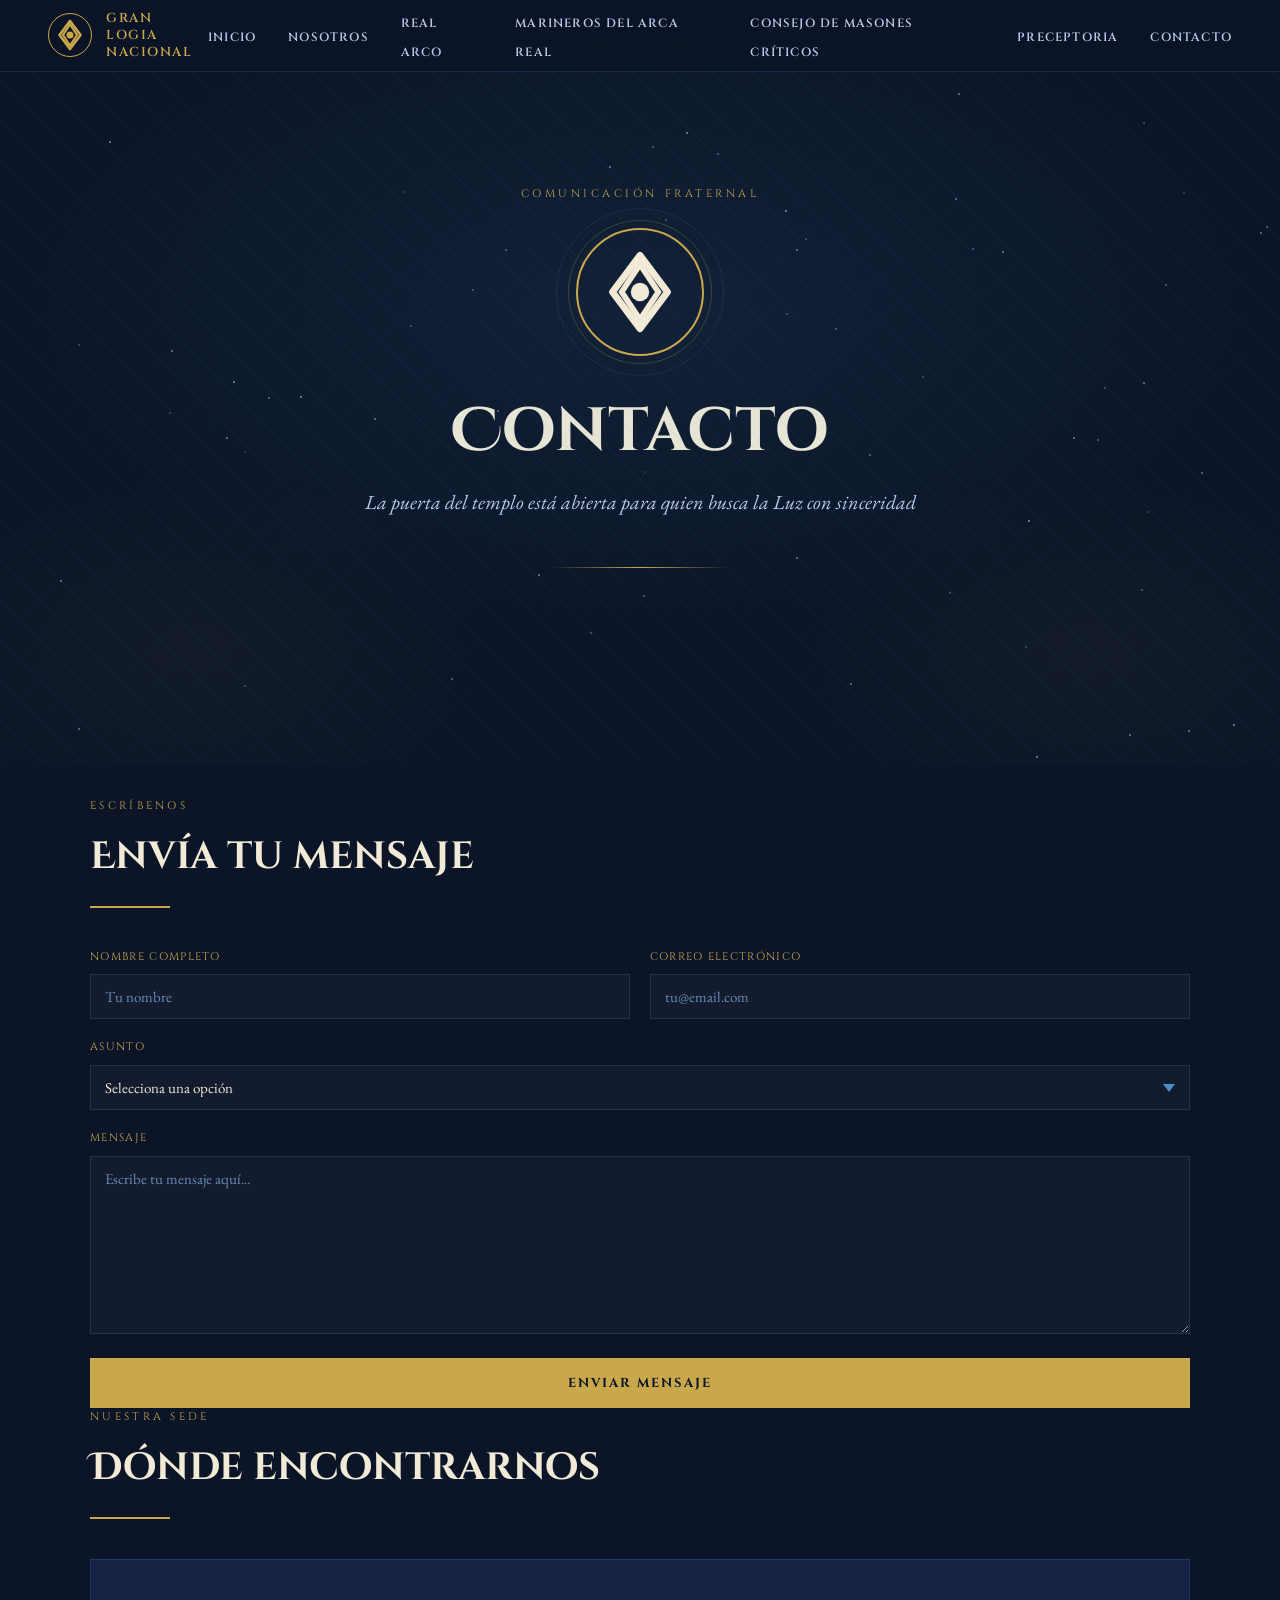
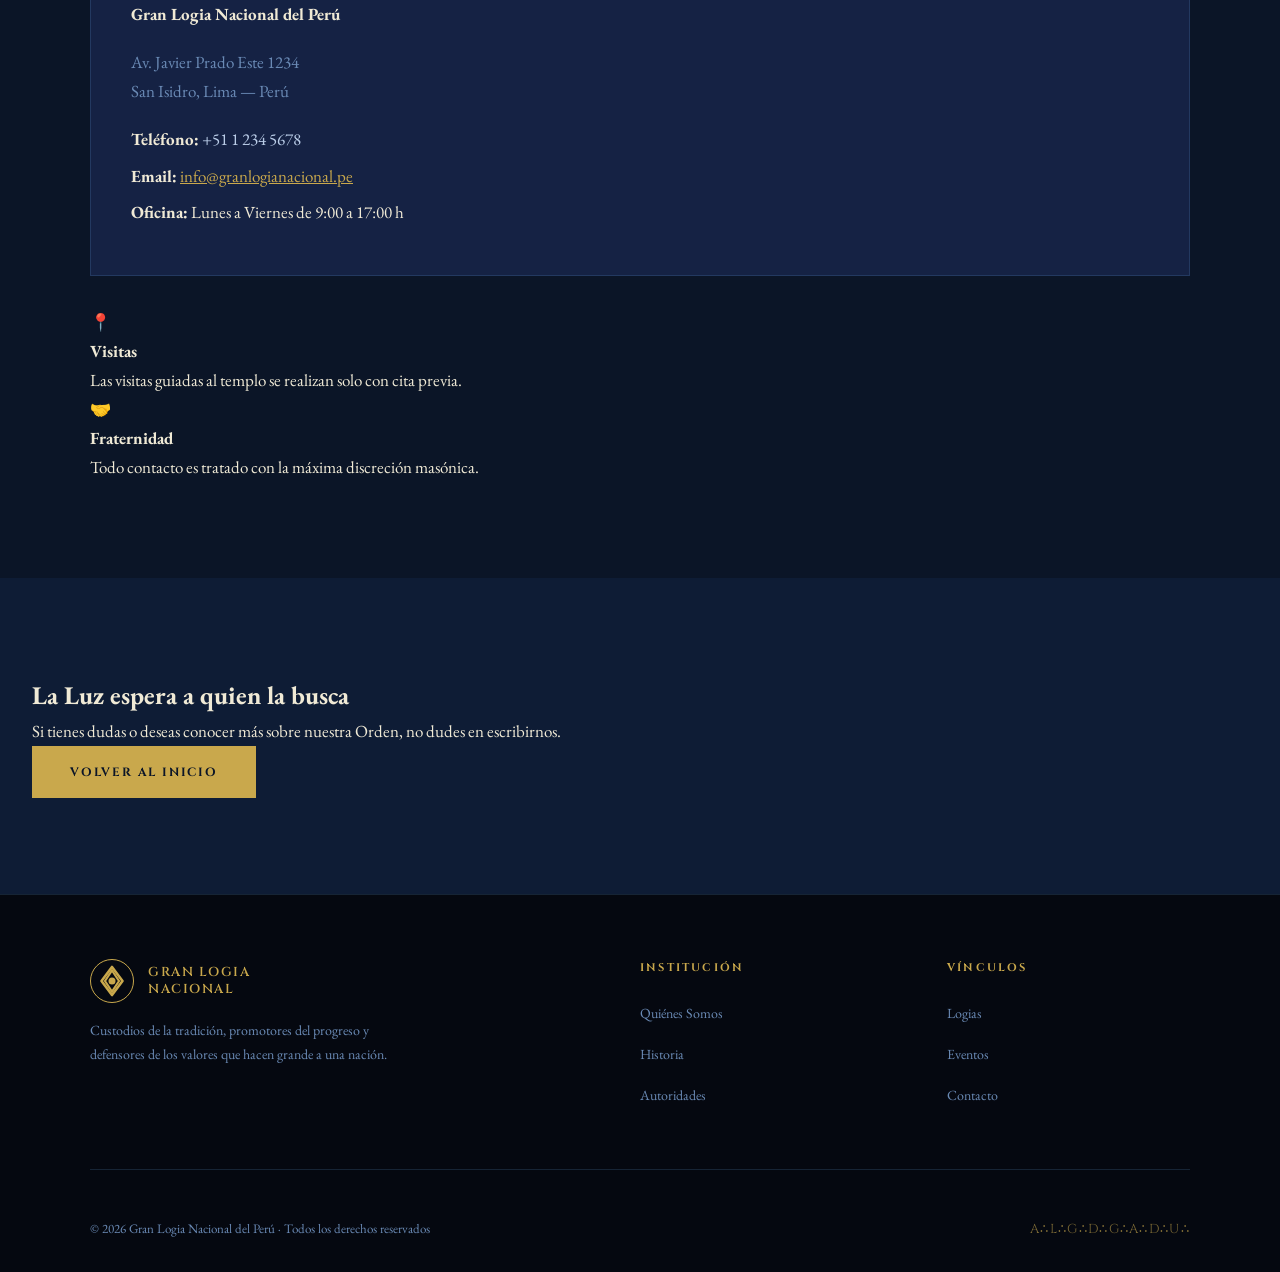
==== contacto.html @ 3f8c4ede "cambios" ====
<!DOCTYPE html>
<html lang="es">
<head>
<meta charset="UTF-8">
<meta name="viewport" content="width=device-width, initial-scale=1.0">
<title>Gran Logia — Contacto</title>
<link rel="preconnect" href="https://fonts.googleapis.com">
<link rel="preconnect" href="https://fonts.gstatic.com" crossorigin>
<link href="https://fonts.googleapis.com/css2?family=Cinzel:wght@400;600;700&family=Cinzel+Decorative:wght@400;700&family=EB+Garamond:ital,wght@0,400;0,500;1,400&display=swap" rel="stylesheet">
<link href="styles.css" rel="stylesheet"> <!-- o contacto.css si prefieres archivo separado -->
</head>
<body>

<!-- NAV -->
<nav>
  <a class="nav-logo" href="index.html">
    <div class="nav-emblem">
      <svg width="48" height="48" viewBox="0 0 48 48" fill="none" xmlns="http://www.w3.org/2000/svg">
        <path d="M24 8L36 24L24 40L12 24L24 8Z" stroke="currentColor" stroke-width="3" stroke-linejoin="round"/>
        <path d="M24 12L32 24L24 36L16 24L24 12Z" stroke="currentColor" stroke-width="2.5"/>
        <circle cx="24" cy="24" r="4" fill="currentColor"/>
      </svg>
    </div>
    <div class="nav-title">Gran Logia<br><span>Nacional</span></div>
  </a>

  <ul class="nav-links">
    <li><a href="index.html">Inicio</a></li>
    <li><a href="nosotros.html">Nosotros</a></li>
    <li><a href="RealArco.html">Real Arco</a></li>
    <li><a href="Marinero.html">Marineros del Arca Real</a></li>
    <li><a href="#logias.html">Consejo de Masones Críticos</a></li>
    <li><a href="#logias.html">Preceptoria</a></li>
    <li><a href="contacto.html">Contacto</a></li>
  </ul>
</nav>

<!-- HERO CONTACTO -->
<section class="hero" style="min-height: 85vh; padding-top: 100px;">
  <div class="hero-bg"></div>
  <div class="hero-pattern"></div>
  <div class="hero-stars" id="stars"></div>

  <p class="hero-subtitle">Comunicación Fraternal</p>
  
  <div class="hero-emblem">
    <svg width="110" height="110" viewBox="0 0 48 48" fill="none" xmlns="http://www.w3.org/2000/svg">
      <path d="M24 8L36 24L24 40L12 24L24 8Z" stroke="currentColor" stroke-width="3" stroke-linejoin="round"/>
      <path d="M24 12L32 24L24 36L16 24L24 12Z" stroke="currentColor" stroke-width="2.5"/>
      <circle cx="24" cy="24" r="4" fill="currentColor"/>
    </svg>
  </div>

  <h1>Contacto</h1>
  <p class="hero-tagline">La puerta del templo está abierta para quien busca la Luz con sinceridad</p>
  <div class="hero-divider"></div>
</section>

<!-- CONTACTO PRINCIPAL -->
<section class="page-section" style="padding-top: 2rem;">
  <div class="section-inner">
    <div class="quienes-grid" style="grid-template-columns: 1fr 1fr; gap: 5rem;">
      
      <!-- Formulario -->
      <div class="reveal">
        <span class="section-label">Escríbenos</span>
        <h2 class="section-title">Envía tu mensaje</h2>
        <div class="gold-line"></div>
        
        <form id="contactForm">
          <div class="form-grid">
            <div class="form-group">
              <label>Nombre completo</label>
              <input type="text" placeholder="Tu nombre" required>
            </div>
            <div class="form-group">
              <label>Correo electrónico</label>
              <input type="email" placeholder="tu@email.com" required>
            </div>
            <div class="form-group full">
              <label>Asunto</label>
              <select required>
                <option value="">Selecciona una opción</option>
                <option value="informacion">Solicitar Información</option>
                <option value="visita">Visita al Templo</option>
                <option value="logia">Interesado en alguna Logia</option>
                <option value="otro">Otro</option>
              </select>
            </div>
            <div class="form-group full">
              <label>Mensaje</label>
              <textarea placeholder="Escribe tu mensaje aquí..." rows="8" required></textarea>
            </div>
          </div>
          <button type="submit" class="form-submit">Enviar Mensaje</button>
        </form>

        <div class="form-success" id="successMessage">
          <span class="success-icon">✦</span>
          <h3>Mensaje Recibido</h3>
          <p>Gracias por contactarnos. Un hermano se pondrá en contacto contigo lo antes posible.</p>
        </div>
      </div>

      <!-- Información de Contacto -->
      <div class="reveal">
        <span class="section-label">Nuestra Sede</span>
        <h2 class="section-title">Dónde encontrarnos</h2>
        <div class="gold-line"></div>

        <div style="background: var(--navy-card); border: 1px solid var(--border); padding: 2.5rem; margin-bottom: 2rem;">
          <p><strong>Gran Logia Nacional del Perú</strong></p>
          <p style="color: var(--text-muted); margin: 1.2rem 0;">
            Av. Javier Prado Este 1234<br>
            San Isidro, Lima — Perú
          </p>
          
          <p style="margin: 1rem 0 0.5rem;">
            <strong>Teléfono:</strong> <span style="color: var(--cream-muted);">+51 1 234 5678</span>
          </p>
          <p style="margin: 0.5rem 0;">
            <strong>Email:</strong> <a href="mailto:info@granlogianacional.pe" style="color: var(--gold);">info@granlogianacional.pe</a>
          </p>
          <p style="margin: 0.5rem 0;">
            <strong>Oficina:</strong> Lunes a Viernes de 9:00 a 17:00 h
          </p>
        </div>

        <div class="identity-cards" style="gap: 1rem;">
          <div class="identity-card">
            <div class="identity-icon">📍</div>
            <div>
              <h4>Visitas</h4>
              <p>Las visitas guiadas al templo se realizan solo con cita previa.</p>
            </div>
          </div>
          <div class="identity-card">
            <div class="identity-icon">🤝</div>
            <div>
              <h4>Fraternidad</h4>
              <p>Todo contacto es tratado con la máxima discreción masónica.</p>
            </div>
          </div>
        </div>
      </div>
    </div>
  </div>
</section>

<!-- CTA FINAL -->
<section class="cta-band reveal" style="background: var(--navy-mid);">
  <div>
    <h2>La Luz espera a quien la busca</h2>
    <p>Si tienes dudas o deseas conocer más sobre nuestra Orden, no dudes en escribirnos.</p>
    <div class="cta-buttons">
      <a href="#" class="btn-primary">Volver al Inicio</a>
    </div>
  </div>
</section>

<!-- FOOTER -->
<footer id="contacto">
  <div class="footer-inner">
    <div class="footer-grid">
      <div class="footer-brand">
        <div class="nav-logo" style="margin-bottom: 1rem;">
          <div class="nav-emblem">
            <svg width="42" height="42" viewBox="0 0 48 48" fill="none" xmlns="http://www.w3.org/2000/svg">
              <path d="M24 8L36 24L24 40L12 24L24 8Z" stroke="currentColor" stroke-width="3" stroke-linejoin="round"/>
              <path d="M24 12L32 24L24 36L16 24L24 12Z" stroke="currentColor" stroke-width="2.5"/>
              <circle cx="24" cy="24" r="4" fill="currentColor"/>
            </svg>
          </div>
          <div class="nav-title">Gran Logia<br>Nacional</div>
        </div>
        <p>Custodios de la tradición, promotores del progreso y defensores de los valores que hacen grande a una nación.</p>
      </div>
      <div class="footer-col">
        <h5>Institución</h5>
        <ul>
          <li><a href="nosotros.html">Quiénes Somos</a></li>
          <li><a href="#">Historia</a></li>
          <li><a href="#">Autoridades</a></li>
        </ul>
      </div>
      <div class="footer-col">
        <h5>Vínculos</h5>
        <ul>
          <li><a href="#">Logias</a></li>
          <li><a href="#">Eventos</a></li>
          <li><a href="contacto.html">Contacto</a></li>
        </ul>
      </div>
    </div>
    <div class="footer-bottom">
      <p>© 2026 Gran Logia Nacional del Perú · Todos los derechos reservados</p>
      <span class="footer-masonic">A∴L∴G∴D∴G∴A∴D∴U∴</span>
    </div>
  </div>
</footer>

<script>
// Estrellas en el hero
const container = document.getElementById('stars');
for (let i = 0; i < 70; i++) {
  const star = document.createElement('div');
  star.className = 'star';
  star.style.cssText = `left:${Math.random()*100}%; top:${Math.random()*100}%; --dur:${2+Math.random()*4}s; --delay:${Math.random()*4}s; opacity:${0.2+Math.random()*0.5}`;
  container.appendChild(star);
}

// Formulario
document.getElementById('contactForm').addEventListener('submit', function(e) {
  e.preventDefault();
  
  this.style.display = 'none';
  document.getElementById('successMessage').style.display = 'block';
  
  // Reset form after 4 seconds (optional)
  setTimeout(() => {
    this.reset();
    this.style.display = 'block';
    document.getElementById('successMessage').style.display = 'none';
  }, 5000);
});

// Reveal on scroll
const observer = new IntersectionObserver(entries => {
  entries.forEach(e => { if (e.isIntersecting) e.target.classList.add('visible'); });
}, { threshold: 0.1 });

document.querySelectorAll('.reveal').forEach(el => observer.observe(el));
</script>
</body>
</html>
---- styles.css ----
*, *::before, *::after { box-sizing: border-box; margin: 0; padding: 0; }

:root {
  --navy:        #0B1527;
  --navy-mid:    #0E1C35;
  --navy-panel:  #111F3A;
  --navy-card:   #152244;
  --navy-light:  #1A2D57;
  --gold:        #C9A84C;
  --gold-light:  #E8C97A;
  --gold-dark:   #8B6914;
  --cream:       #F0EAD6;
  --cream-muted: #BACDE8;
  --text-muted:  #6A8AB5;
  --border:      rgba(100,160,220,0.18);
  --border-strong: rgba(100,160,220,0.45);
  --accent:      #4A90C8;
}

html { scroll-behavior: smooth; }

body {
  background: var(--navy);
  color: var(--cream);
  font-family: 'EB Garamond', serif;
  font-size: 17px;
  line-height: 1.7;
  overflow-x: hidden;
}

/* ─── NAV ─── */
nav {
  position: fixed;
  top: 0; left: 0; right: 0;
  z-index: 100;
  background: rgba(11,21,39,0.96);
  backdrop-filter: blur(10px);
  border-bottom: 1px solid var(--border);
  display: flex;
  align-items: center;
  justify-content: space-between;
  padding: 0 3rem;
  height: 72px;
}

.nav-logo {
  display: flex;
  align-items: center;
  gap: 14px;
  text-decoration: none;
}

.nav-emblem {
  width: 44px; height: 44px;
  display: flex; align-items: center; justify-content: center;
  border: 1.5px solid var(--gold);
  border-radius: 50%;
  color: var(--gold);
  font-size: 20px;
  font-family: serif;
}

.nav-title {
  font-family: 'Cinzel', serif;
  font-size: 13px;
  font-weight: 600;
  color: var(--gold);
  letter-spacing: 0.12em;
  text-transform: uppercase;
  line-height: 1.3;
}

.nav-links {
  display: flex;
  align-items: center;
  gap: 2rem;
  list-style: none;
}

.nav-links a {
  font-family: 'Cinzel', serif;
  font-size: 12px;
  font-weight: 600;
  letter-spacing: 0.1em;
  text-transform: uppercase;
  color: var(--cream-muted);
  text-decoration: none;
  transition: color 0.2s;
}

.nav-links a:hover { color: var(--gold); }

.nav-dropdown { position: relative; }
.nav-dropdown > a::after { content: ' ▾'; font-size: 10px; }

.dropdown-menu {
  display: none;
  position: absolute;
  top: calc(100% + 16px);
  left: 50%;
  transform: translateX(-50%);
  background: var(--navy-panel);
  border: 1px solid var(--border-strong);
  min-width: 260px;
  z-index: 200;
}

.nav-dropdown:hover .dropdown-menu { display: block; }

.dropdown-menu a {
  display: block;
  padding: 14px 20px;
  font-family: 'Cinzel', serif;
  font-size: 11px;
  letter-spacing: 0.12em;
  text-transform: uppercase;
  color: var(--cream-muted);
  text-decoration: none;
  border-bottom: 1px solid var(--border);
  transition: all 0.2s;
  cursor: pointer;
}

.dropdown-menu a:last-child { border-bottom: none; }
.dropdown-menu a:hover {
  background: rgba(74,144,200,0.1);
  color: var(--gold);
  padding-left: 26px;
}

/* ─── HERO ─── */
.hero {
  min-height: 100vh;
  display: flex;
  flex-direction: column;
  align-items: center;
  justify-content: center;
  text-align: center;
  position: relative;
  overflow: hidden;
  padding: 8rem 2rem 4rem;
}

.hero-bg {
  position: absolute; inset: 0;
  background:
    radial-gradient(ellipse 70% 60% at 50% 40%, rgba(74,144,200,0.1) 0%, transparent 70%),
    radial-gradient(ellipse 40% 40% at 15% 85%, rgba(201,168,76,0.04) 0%, transparent 60%),
    radial-gradient(ellipse 40% 40% at 85% 85%, rgba(201,168,76,0.04) 0%, transparent 60%);
  pointer-events: none;
}

.hero-pattern {
  position: absolute; inset: 0;
  pointer-events: none;
  opacity: 0.04;
  background-image:
    repeating-linear-gradient(45deg, var(--accent) 0, var(--accent) 1px, transparent 0, transparent 50%),
    repeating-linear-gradient(-45deg, var(--accent) 0, var(--accent) 1px, transparent 0, transparent 50%);
  background-size: 40px 40px;
}

/* Animated stars */
.hero-stars {
  position: absolute; inset: 0;
  pointer-events: none;
  overflow: hidden;
}

.star {
  position: absolute;
  width: 2px; height: 2px;
  background: var(--cream-muted);
  border-radius: 50%;
  animation: twinkle var(--dur, 3s) ease-in-out infinite var(--delay, 0s);
}

@keyframes twinkle {
  0%, 100% { opacity: 0.15; }
  50% { opacity: 0.6; }
}

.hero-emblem {
  width: 128px; height: 128px;
  border: 2px solid var(--gold);
  border-radius: 50%;
  display: flex;
  align-items: center;
  justify-content: center;
  font-size: 62px;
  margin-bottom: 2.5rem;
  position: relative;
  animation: pulse-ring 4s ease-in-out infinite;
}

.hero-emblem::before {
  content: '';
  position: absolute;
  inset: -10px;
  border-radius: 50%;
  border: 1px solid rgba(201,168,76,0.25);
  animation: pulse-ring 4s ease-in-out infinite 0.7s;
}

.hero-emblem::after {
  content: '';
  position: absolute;
  inset: -22px;
  border-radius: 50%;
  border: 1px solid rgba(74,144,200,0.15);
  animation: pulse-ring 4s ease-in-out infinite 1.4s;
}

@keyframes pulse-ring {
  0%, 100% { opacity: 1; transform: scale(1); }
  50% { opacity: 0.6; transform: scale(1.025); }
}

.hero-subtitle {
  font-family: 'Cinzel', serif;
  font-size: 11px;
  letter-spacing: 0.32em;
  text-transform: uppercase;
  color: var(--gold);
  margin-bottom: 1.5rem;
}

.hero h1 {
  font-family: 'Cinzel Decorative', serif;
  font-size: clamp(2rem, 5vw, 3.8rem);
  font-weight: 700;
  line-height: 1.2;
  color: var(--cream);
  margin-bottom: 1rem;
  max-width: 900px;
}

.hero h1 span { color: var(--gold); }

.hero-tagline {
  font-family: 'EB Garamond', serif;
  font-style: italic;
  font-size: 1.25rem;
  color: var(--cream-muted);
  margin-bottom: 3rem;
  max-width: 600px;
}

.hero-divider {
  width: 180px; height: 1px;
  background: linear-gradient(90deg, transparent, var(--gold), transparent);
  margin: 0 auto 3rem;
}

.hero-cta {
  display: flex;
  gap: 1.5rem;
  flex-wrap: wrap;
  justify-content: center;
}

.btn-primary {
  display: inline-block;
  padding: 14px 36px;
  background: var(--gold);
  color: var(--navy);
  font-family: 'Cinzel', serif;
  font-size: 12px;
  font-weight: 700;
  letter-spacing: 0.15em;
  text-transform: uppercase;
  text-decoration: none;
  border: 2px solid var(--gold);
  cursor: pointer;
  transition: all 0.25s;
}

.btn-primary:hover { background: var(--gold-light); border-color: var(--gold-light); }

.btn-outline {
  display: inline-block;
  padding: 14px 36px;
  background: transparent;
  color: var(--gold);
  font-family: 'Cinzel', serif;
  font-size: 12px;
  font-weight: 700;
  letter-spacing: 0.15em;
  text-transform: uppercase;
  text-decoration: none;
  border: 2px solid var(--gold);
  cursor: pointer;
  transition: all 0.25s;
}

.btn-outline:hover { background: rgba(201,168,76,0.1); }

/* ─── STATS BAR ─── */
.stats-bar {
  background: var(--navy-panel);
  border-top: 1px solid var(--border);
  border-bottom: 1px solid var(--border);
  padding: 3rem 2rem;
}

.stats-inner {
  max-width: 1100px;
  margin: 0 auto;
  display: grid;
  grid-template-columns: repeat(4, 1fr);
  gap: 2rem;
  text-align: center;
}

.stat-item {
  position: relative;
}

.stat-item + .stat-item::before {
  content: '';
  position: absolute;
  left: -1rem;
  top: 50%;
  transform: translateY(-50%);
  width: 1px;
  height: 50px;
  background: var(--border);
}

.stat-num {
  font-family: 'Cinzel Decorative', serif;
  font-size: 2.4rem;
  color: var(--gold);
  line-height: 1;
  margin-bottom: 0.4rem;
}

.stat-label {
  font-family: 'Cinzel', serif;
  font-size: 11px;
  letter-spacing: 0.2em;
  text-transform: uppercase;
  color: var(--text-muted);
}

/* ─── SECTION GENERIC ─── */
section { padding: 6rem 2rem; }

.section-inner {
  max-width: 1100px;
  margin: 0 auto;
}

.section-label {
  font-family: 'Cinzel', serif;
  font-size: 11px;
  letter-spacing: 0.3em;
  text-transform: uppercase;
  color: var(--gold);
  margin-bottom: 1rem;
  display: block;
}

.section-title {
  font-family: 'Cinzel Decorative', serif;
  font-size: clamp(1.6rem, 3vw, 2.4rem);
  color: var(--cream);
  line-height: 1.3;
  margin-bottom: 1.5rem;
}

.gold-line {
  width: 80px; height: 2px;
  background: var(--gold);
  margin-bottom: 2.5rem;
}

/* ─── ABOUT / INTRO ─── */
.about {
  background: var(--navy-mid);
  border-top: 1px solid var(--border);
  border-bottom: 1px solid var(--border);
}

.about-grid {
  display: grid;
  grid-template-columns: 1fr 1fr;
  gap: 5rem;
  align-items: center;
}

.about-text p {
  color: var(--cream-muted);
  margin-bottom: 1.2rem;
  font-size: 1.05rem;
}

.about-pillars {
  display: grid;
  grid-template-columns: 1fr 1fr;
  gap: 1.5rem;
}

.pillar {
  background: var(--navy-card);
  border: 1px solid var(--border);
  padding: 1.5rem;
  text-align: center;
  transition: border-color 0.3s;
}

.pillar:hover { border-color: var(--gold); }

.pillar-icon {
  font-size: 2rem;
  margin-bottom: 0.75rem;
  display: block;
  color: var(--gold);
}

.pillar h4 {
  font-family: 'Cinzel', serif;
  font-size: 13px;
  letter-spacing: 0.1em;
  text-transform: uppercase;
  color: var(--cream);
  margin-bottom: 0.5rem;
}

.pillar p { font-size: 14px; color: var(--text-muted); }

/* ─── LOGIAS ─── */
.logias { background: var(--navy); }

.logias-intro {
  display: flex;
  justify-content: space-between;
  align-items: flex-end;
  margin-bottom: 3rem;
  flex-wrap: wrap;
  gap: 1.5rem;
}

.logias-grid {
  display: grid;
  grid-template-columns: repeat(3, 1fr);
  gap: 2rem;
}

.logia-card {
  background: var(--navy-card);
  border: 1px solid var(--border);
  padding: 2.5rem 2rem;
  text-align: center;
  cursor: pointer;
  transition: all 0.3s;
  position: relative;
  overflow: hidden;
}

.logia-card::before {
  content: '';
  position: absolute;
  top: 0; left: 0; right: 0;
  height: 2px;
  background: linear-gradient(90deg, var(--accent), var(--gold));
  transform: scaleX(0);
  transition: transform 0.3s;
}

.logia-card:hover {
  border-color: var(--accent);
  transform: translateY(-4px);
  box-shadow: 0 20px 60px rgba(0,0,0,0.5);
}

.logia-card:hover::before { transform: scaleX(1); }

.logia-number {
  font-family: 'Cinzel', serif;
  font-size: 11px;
  letter-spacing: 0.25em;
  color: var(--accent);
  text-transform: uppercase;
  margin-bottom: 1rem;
}

.logia-symbol {
  font-size: 3rem;
  margin-bottom: 1.5rem;
  display: block;
}

.logia-card h3 {
  font-family: 'Cinzel', serif;
  font-size: 18px;
  font-weight: 600;
  color: var(--cream);
  margin-bottom: 0.75rem;
  letter-spacing: 0.05em;
}

.logia-card p {
  font-size: 14px;
  color: var(--text-muted);
  margin-bottom: 1.5rem;
  line-height: 1.6;
}

.logia-btn {
  display: inline-block;
  padding: 10px 24px;
  border: 1px solid var(--accent);
  color: var(--accent);
  font-family: 'Cinzel', serif;
  font-size: 11px;
  letter-spacing: 0.1em;
  text-transform: uppercase;
  text-decoration: none;
  transition: all 0.2s;
  cursor: pointer;
  background: transparent;
}

.logia-btn:hover { background: var(--accent); color: var(--navy); }

/* ─── PRINCIPLES ─── */
.principles {
  background: var(--navy-mid);
  border-top: 1px solid var(--border);
  border-bottom: 1px solid var(--border);
  text-align: center;
}

.principles-quote {
  max-width: 700px;
  margin: 0 auto 4rem;
}

.principles-quote blockquote {
  font-style: italic;
  font-size: 1.4rem;
  color: var(--cream-muted);
  line-height: 1.7;
  margin-bottom: 1rem;
}

.principles-quote cite {
  font-family: 'Cinzel', serif;
  font-size: 12px;
  letter-spacing: 0.15em;
  text-transform: uppercase;
  color: var(--gold);
}

.principles-trio {
  display: grid;
  grid-template-columns: repeat(3, 1fr);
  gap: 0;
}

.principle-item {
  padding: 3rem 2rem;
  border: 1px solid var(--border);
  position: relative;
}

.principle-item + .principle-item { border-left: none; }

.principle-item::after {
  content: attr(data-roman);
  position: absolute;
  top: 1.5rem; right: 1.5rem;
  font-family: 'Cinzel', serif;
  font-size: 11px;
  color: var(--gold);
  opacity: 0.5;
  letter-spacing: 0.1em;
}

.principle-item h3 {
  font-family: 'Cinzel Decorative', serif;
  font-size: 1.5rem;
  color: var(--gold);
  margin-bottom: 1rem;
}

.principle-item p {
  font-size: 15px;
  color: var(--text-muted);
  line-height: 1.7;
}

/* ─── NEWS / EVENTOS ─── */
.eventos { background: var(--navy); }

.eventos-grid {
  display: grid;
  grid-template-columns: 2fr 1fr;
  gap: 2.5rem;
  margin-top: 3rem;
}

.evento-featured {
  background: var(--navy-card);
  border: 1px solid var(--border);
  overflow: hidden;
  transition: border-color 0.3s;
  cursor: pointer;
}

.evento-featured:hover { border-color: var(--accent); }

.evento-img-placeholder {
  width: 100%;
  height: 240px;
  background: linear-gradient(135deg, var(--navy-light) 0%, var(--navy-panel) 100%);
  display: flex;
  align-items: center;
  justify-content: center;
  font-size: 4rem;
  border-bottom: 1px solid var(--border);
  position: relative;
  overflow: hidden;
}

.evento-img-placeholder::after {
  content: '';
  position: absolute; inset: 0;
  background: repeating-linear-gradient(
    45deg, transparent, transparent 10px,
    rgba(74,144,200,0.03) 10px, rgba(74,144,200,0.03) 11px
  );
}

.evento-body { padding: 2rem; }

.evento-tag {
  display: inline-block;
  font-family: 'Cinzel', serif;
  font-size: 10px;
  letter-spacing: 0.2em;
  text-transform: uppercase;
  color: var(--accent);
  border: 1px solid var(--accent);
  padding: 3px 10px;
  margin-bottom: 1rem;
}

.evento-body h3 {
  font-family: 'Cinzel', serif;
  font-size: 20px;
  font-weight: 600;
  color: var(--cream);
  margin-bottom: 0.75rem;
  line-height: 1.3;
}

.evento-body p { color: var(--text-muted); font-size: 15px; }

.evento-meta {
  margin-top: 1.5rem;
  display: flex;
  gap: 1.5rem;
  align-items: center;
}

.evento-date {
  font-family: 'Cinzel', serif;
  font-size: 12px;
  color: var(--gold);
  letter-spacing: 0.1em;
}

.eventos-sidebar { display: flex; flex-direction: column; gap: 1.5rem; }

.evento-mini {
  background: var(--navy-card);
  border: 1px solid var(--border);
  padding: 1.5rem;
  cursor: pointer;
  transition: border-color 0.3s;
  display: flex;
  gap: 1rem;
  align-items: flex-start;
}

.evento-mini:hover { border-color: var(--accent); }

.evento-mini-date {
  flex-shrink: 0;
  width: 52px;
  text-align: center;
  background: rgba(74,144,200,0.1);
  border: 1px solid var(--border);
  padding: 0.5rem 0.25rem;
}

.evento-mini-date .day {
  font-family: 'Cinzel Decorative', serif;
  font-size: 1.4rem;
  color: var(--gold);
  line-height: 1;
}

.evento-mini-date .month {
  font-family: 'Cinzel', serif;
  font-size: 9px;
  letter-spacing: 0.15em;
  text-transform: uppercase;
  color: var(--text-muted);
}

.evento-mini-info h4 {
  font-family: 'Cinzel', serif;
  font-size: 13px;
  font-weight: 600;
  color: var(--cream);
  margin-bottom: 0.35rem;
}

.evento-mini-info p { font-size: 13px; color: var(--text-muted); }

/* ─── MODAL ─── */
.modal-overlay {
  display: none;
  position: fixed;
  inset: 0;
  background: rgba(0,0,0,0.85);
  z-index: 1000;
  align-items: center;
  justify-content: center;
  padding: 2rem;
}

.modal-overlay.active { display: flex; }

.modal {
  background: var(--navy-panel);
  border: 1px solid var(--border-strong);
  max-width: 600px;
  width: 100%;
  max-height: 90vh;
  overflow-y: auto;
  position: relative;
  animation: fadeUp 0.3s ease;
}

@keyframes fadeUp {
  from { opacity: 0; transform: translateY(20px); }
  to { opacity: 1; transform: translateY(0); }
}

.modal-header {
  padding: 2.5rem 2.5rem 2rem;
  text-align: center;
  border-bottom: 1px solid var(--border);
}

.modal-header .logia-symbol { font-size: 2.5rem; }

.modal-header h2 {
  font-family: 'Cinzel Decorative', serif;
  font-size: 1.5rem;
  color: var(--cream);
  margin-bottom: 0.5rem;
}

.modal-header p { font-size: 13px; color: var(--text-muted); font-style: italic; }

.modal-close {
  position: absolute;
  top: 1.25rem; right: 1.5rem;
  background: none; border: none;
  color: var(--cream-muted);
  font-size: 24px;
  cursor: pointer;
  transition: color 0.2s;
}

.modal-close:hover { color: var(--gold); }

.modal-body { padding: 2.5rem; }

.modal-roles {
  display: grid;
  grid-template-columns: 1fr 1fr;
  gap: 1.5rem;
  margin-bottom: 2.5rem;
}

.role-card {
  border: 1px solid var(--border);
  padding: 1.5rem;
  background: var(--navy-card);
  text-align: center;
}

.role-icon { font-size: 1.8rem; margin-bottom: 0.75rem; display: block; color: var(--gold); }

.role-card h4 {
  font-family: 'Cinzel', serif;
  font-size: 13px;
  letter-spacing: 0.1em;
  text-transform: uppercase;
  color: var(--gold);
  margin-bottom: 0.5rem;
}

.role-card p { font-size: 13px; color: var(--text-muted); }

.form-title {
  font-family: 'Cinzel', serif;
  font-size: 15px;
  letter-spacing: 0.08em;
  text-transform: uppercase;
  color: var(--cream);
  margin-bottom: 1.5rem;
  padding-bottom: 0.75rem;
  border-bottom: 1px solid var(--border);
}

.form-grid { display: grid; grid-template-columns: 1fr 1fr; gap: 1.2rem; }

.form-group { display: flex; flex-direction: column; gap: 0.5rem; }
.form-group.full { grid-column: 1 / -1; }

.form-group label {
  font-family: 'Cinzel', serif;
  font-size: 11px;
  letter-spacing: 0.12em;
  text-transform: uppercase;
  color: var(--gold);
}

.form-group input,
.form-group select,
.form-group textarea {
  background: rgba(255,255,255,0.03);
  border: 1px solid var(--border);
  color: var(--cream);
  padding: 12px 14px;
  font-family: 'EB Garamond', serif;
  font-size: 15px;
  outline: none;
  transition: border-color 0.2s;
  width: 100%;
  appearance: none;
}

.form-group input::placeholder,
.form-group textarea::placeholder { color: var(--text-muted); }

.form-group input:focus,
.form-group select:focus,
.form-group textarea:focus {
  border-color: var(--accent);
  background: rgba(74,144,200,0.04);
}

.form-group select {
  cursor: pointer;
  background-image: url("data:image/svg+xml,%3Csvg xmlns='http://www.w3.org/2000/svg' width='12' height='8' viewBox='0 0 12 8'%3E%3Cpath fill='%234A90C8' d='M6 8L0 0h12z'/%3E%3C/svg%3E");
  background-repeat: no-repeat;
  background-position: right 14px center;
  padding-right: 36px;
  background-color: rgba(255,255,255,0.03);
}

.form-group select option { background: var(--navy-panel); color: var(--cream); }
.form-group textarea { resize: vertical; min-height: 80px; }

.form-submit {
  width: 100%; margin-top: 1.5rem; padding: 16px;
  background: var(--gold); color: var(--navy);
  border: none;
  font-family: 'Cinzel', serif; font-size: 13px; font-weight: 700;
  letter-spacing: 0.15em; text-transform: uppercase;
  cursor: pointer; transition: background 0.2s;
}

.form-submit:hover { background: var(--gold-light); }

.form-success { display: none; text-align: center; padding: 2rem; }
.form-success.active { display: block; }

.success-icon { font-size: 3rem; margin-bottom: 1rem; color: var(--gold); display: block; }

.form-success h3 { font-family: 'Cinzel', serif; font-size: 18px; color: var(--cream); margin-bottom: 1rem; }
.form-success p { color: var(--text-muted); font-style: italic; }

/* ─── FOOTER ─── */
footer {
  background: #050810;
  border-top: 1px solid var(--border);
  padding: 4rem 2rem 2rem;
}

.footer-inner { max-width: 1100px; margin: 0 auto; }

.footer-grid {
  display: grid;
  grid-template-columns: 2fr 1fr 1fr;
  gap: 4rem;
  margin-bottom: 3rem;
  padding-bottom: 3rem;
  border-bottom: 1px solid var(--border);
}

.footer-brand p {
  color: var(--text-muted);
  font-size: 14px;
  line-height: 1.7;
  margin-top: 1rem;
  max-width: 320px;
}

.footer-col h5 {
  font-family: 'Cinzel', serif;
  font-size: 11px;
  letter-spacing: 0.2em;
  text-transform: uppercase;
  color: var(--gold);
  margin-bottom: 1.25rem;
}

.footer-col ul { list-style: none; }
.footer-col ul li { margin-bottom: 0.75rem; }

.footer-col ul li a {
  color: var(--text-muted);
  text-decoration: none;
  font-size: 14px;
  transition: color 0.2s;
  cursor: pointer;
}

.footer-col ul li a:hover { color: var(--gold); }

.footer-bottom {
  display: flex;
  justify-content: space-between;
  align-items: center;
  gap: 1rem;
}

.footer-bottom p { font-size: 13px; color: var(--text-muted); }

.footer-masonic {
  font-family: 'Cinzel', serif;
  font-size: 13px;
  color: var(--gold);
  opacity: 0.6;
  letter-spacing: 0.1em;
}

/* ─── SCROLL REVEAL ─── */
.reveal {
  opacity: 0;
  transform: translateY(24px);
  transition: opacity 0.7s ease, transform 0.7s ease;
}
.reveal.visible { opacity: 1; transform: translateY(0); }

/* ─── RESPONSIVE ─── */
@media (max-width: 768px) {
  nav { padding: 0 1.5rem; }
  .nav-links { display: none; }
  .stats-inner { grid-template-columns: 1fr 1fr; }
  .about-grid { grid-template-columns: 1fr; gap: 3rem; }
  .logias-grid { grid-template-columns: 1fr; }
  .modal-roles { grid-template-columns: 1fr; }
  .form-grid { grid-template-columns: 1fr; }
  .principles-trio { grid-template-columns: 1fr; }
  .principles-trio .principle-item + .principle-item { border-left: 1px solid var(--border); border-top: none; }
  .eventos-grid { grid-template-columns: 1fr; }
  .footer-grid { grid-template-columns: 1fr; gap: 2rem; }
  .footer-bottom { flex-direction: column; text-align: center; }
}
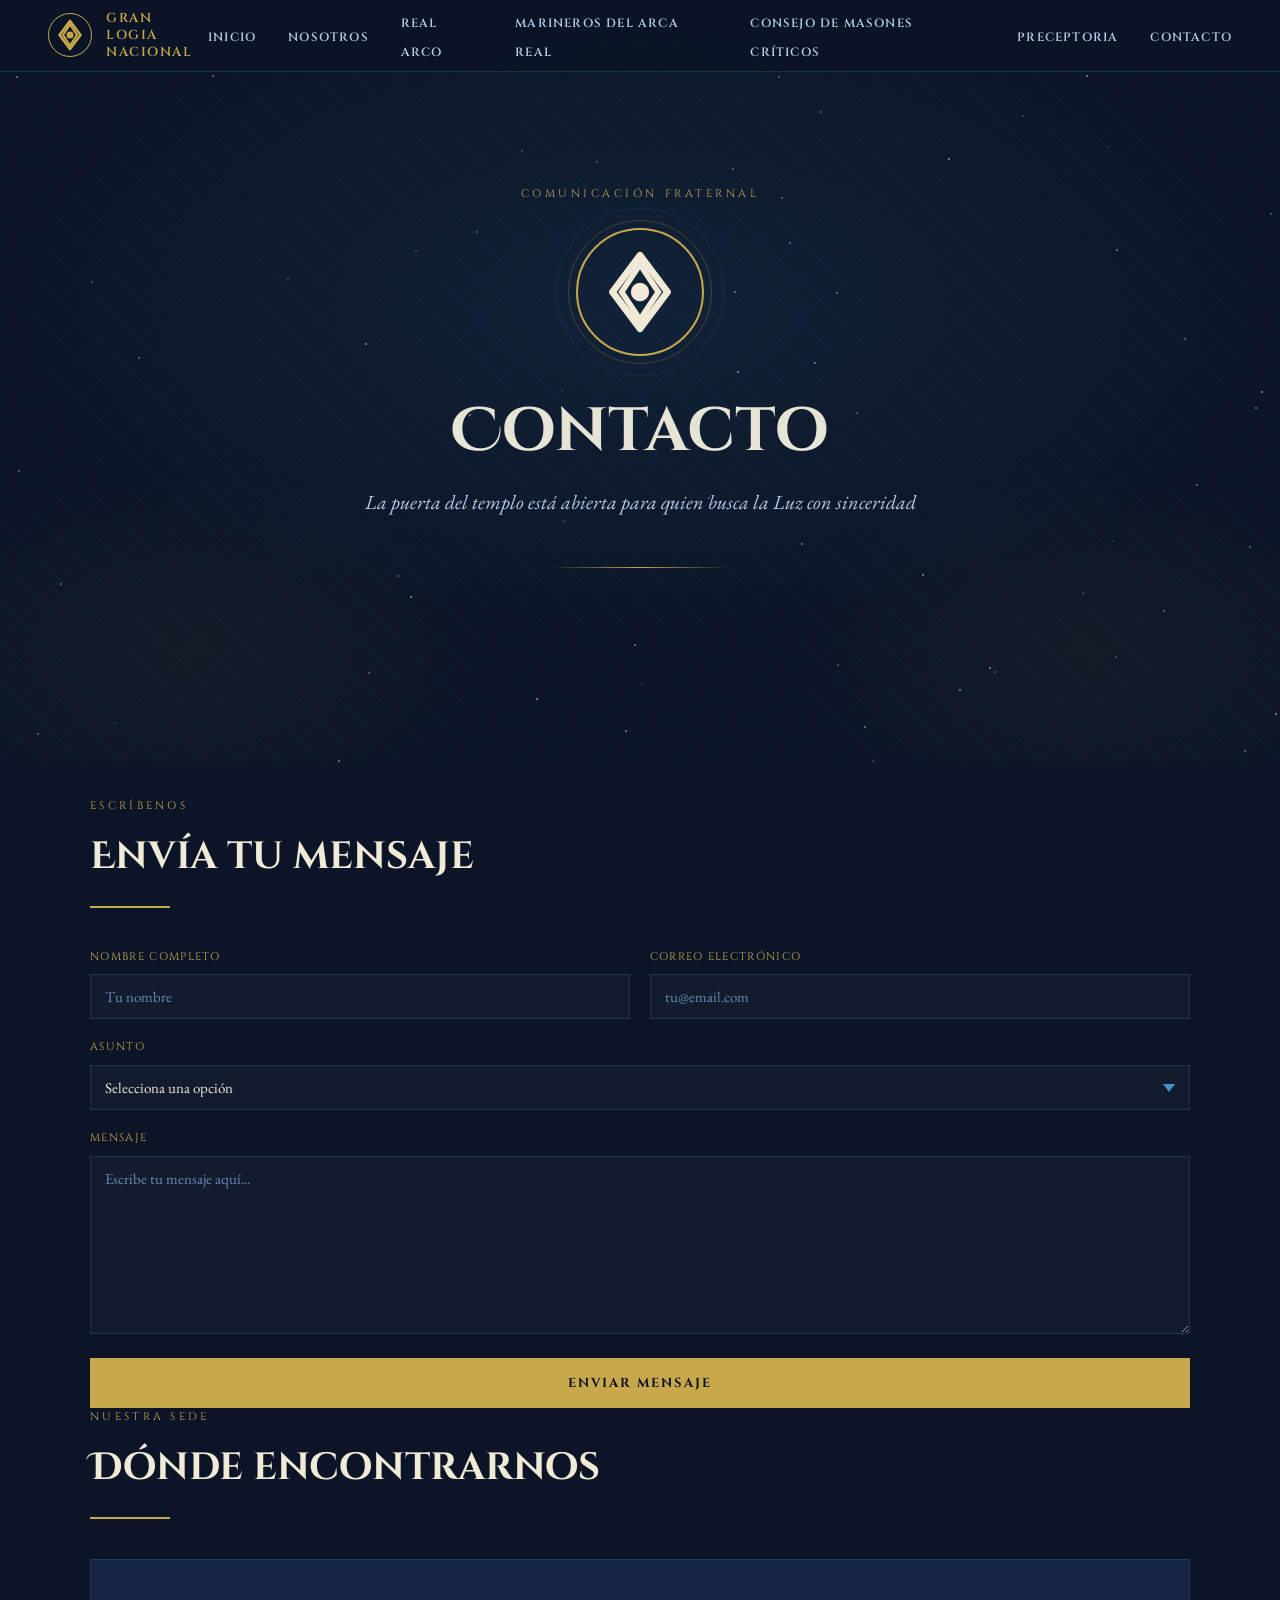
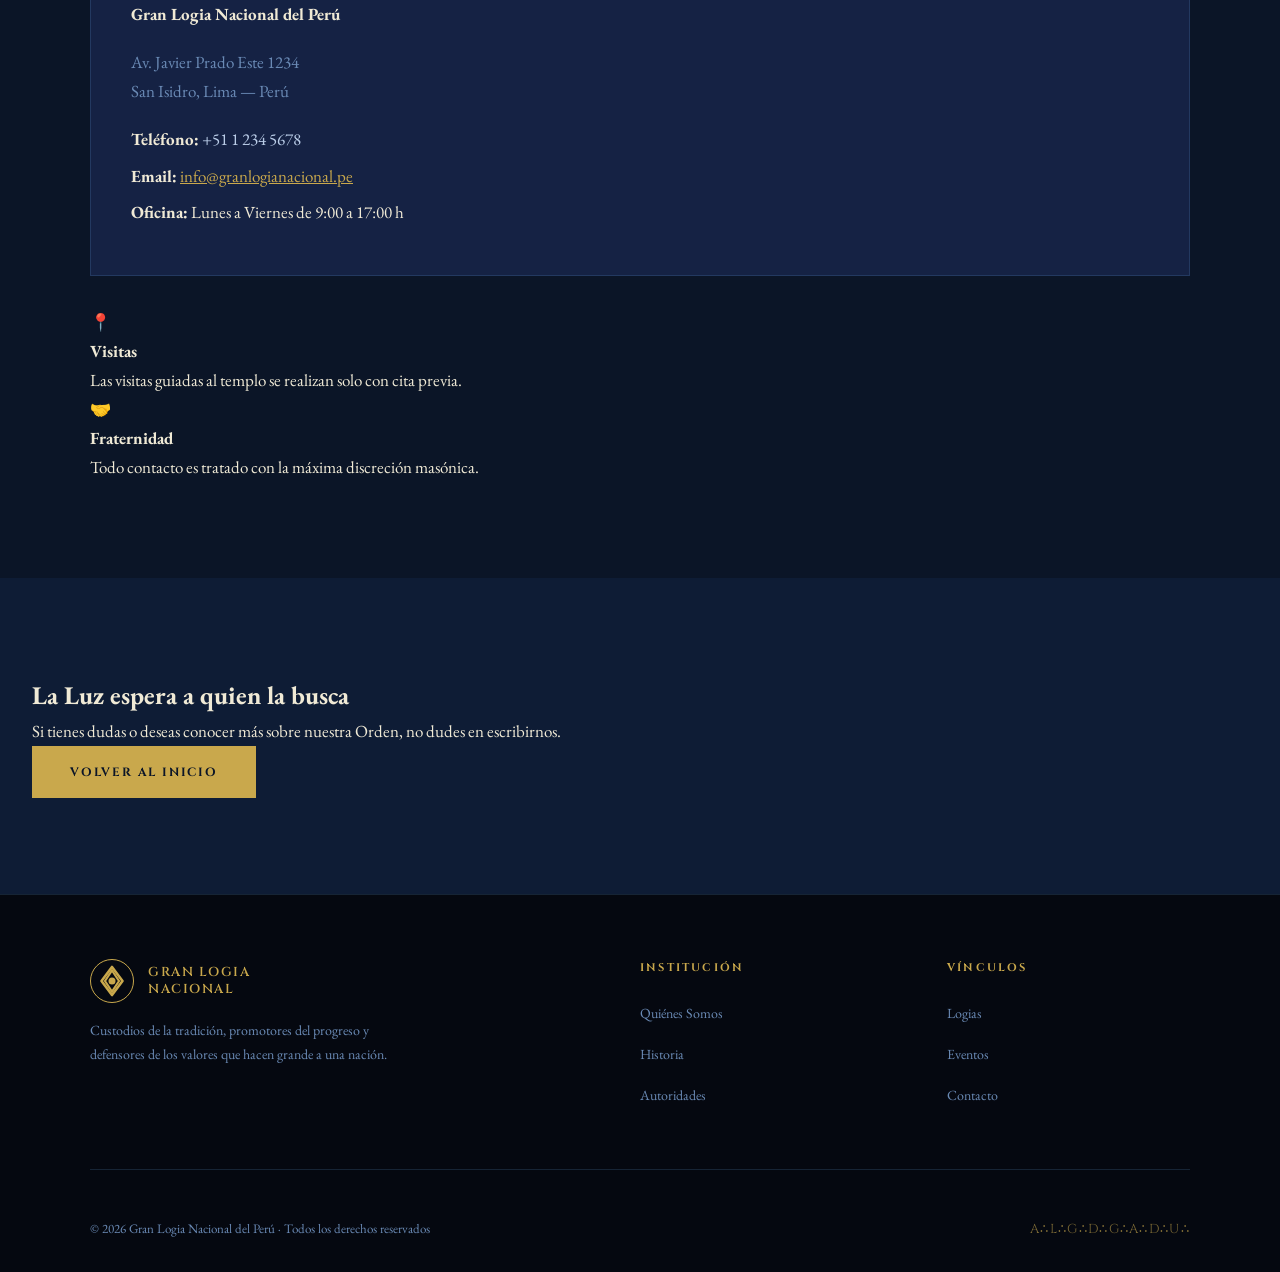
==== commit a671ed3c: "cambios" ====
--- a/contacto.html
+++ b/contacto.html
@@ -29,7 +29,7 @@
     <li><a href="nosotros.html">Nosotros</a></li>
     <li><a href="RealArco.html">Real Arco</a></li>
     <li><a href="Marinero.html">Marineros del Arca Real</a></li>
-    <li><a href="#logias.html">Consejo de Masones Críticos</a></li>
+    <li><a href="Masones.html">Consejo de Masones Críticos</a></li>
     <li><a href="#logias.html">Preceptoria</a></li>
     <li><a href="contacto.html">Contacto</a></li>
   </ul>
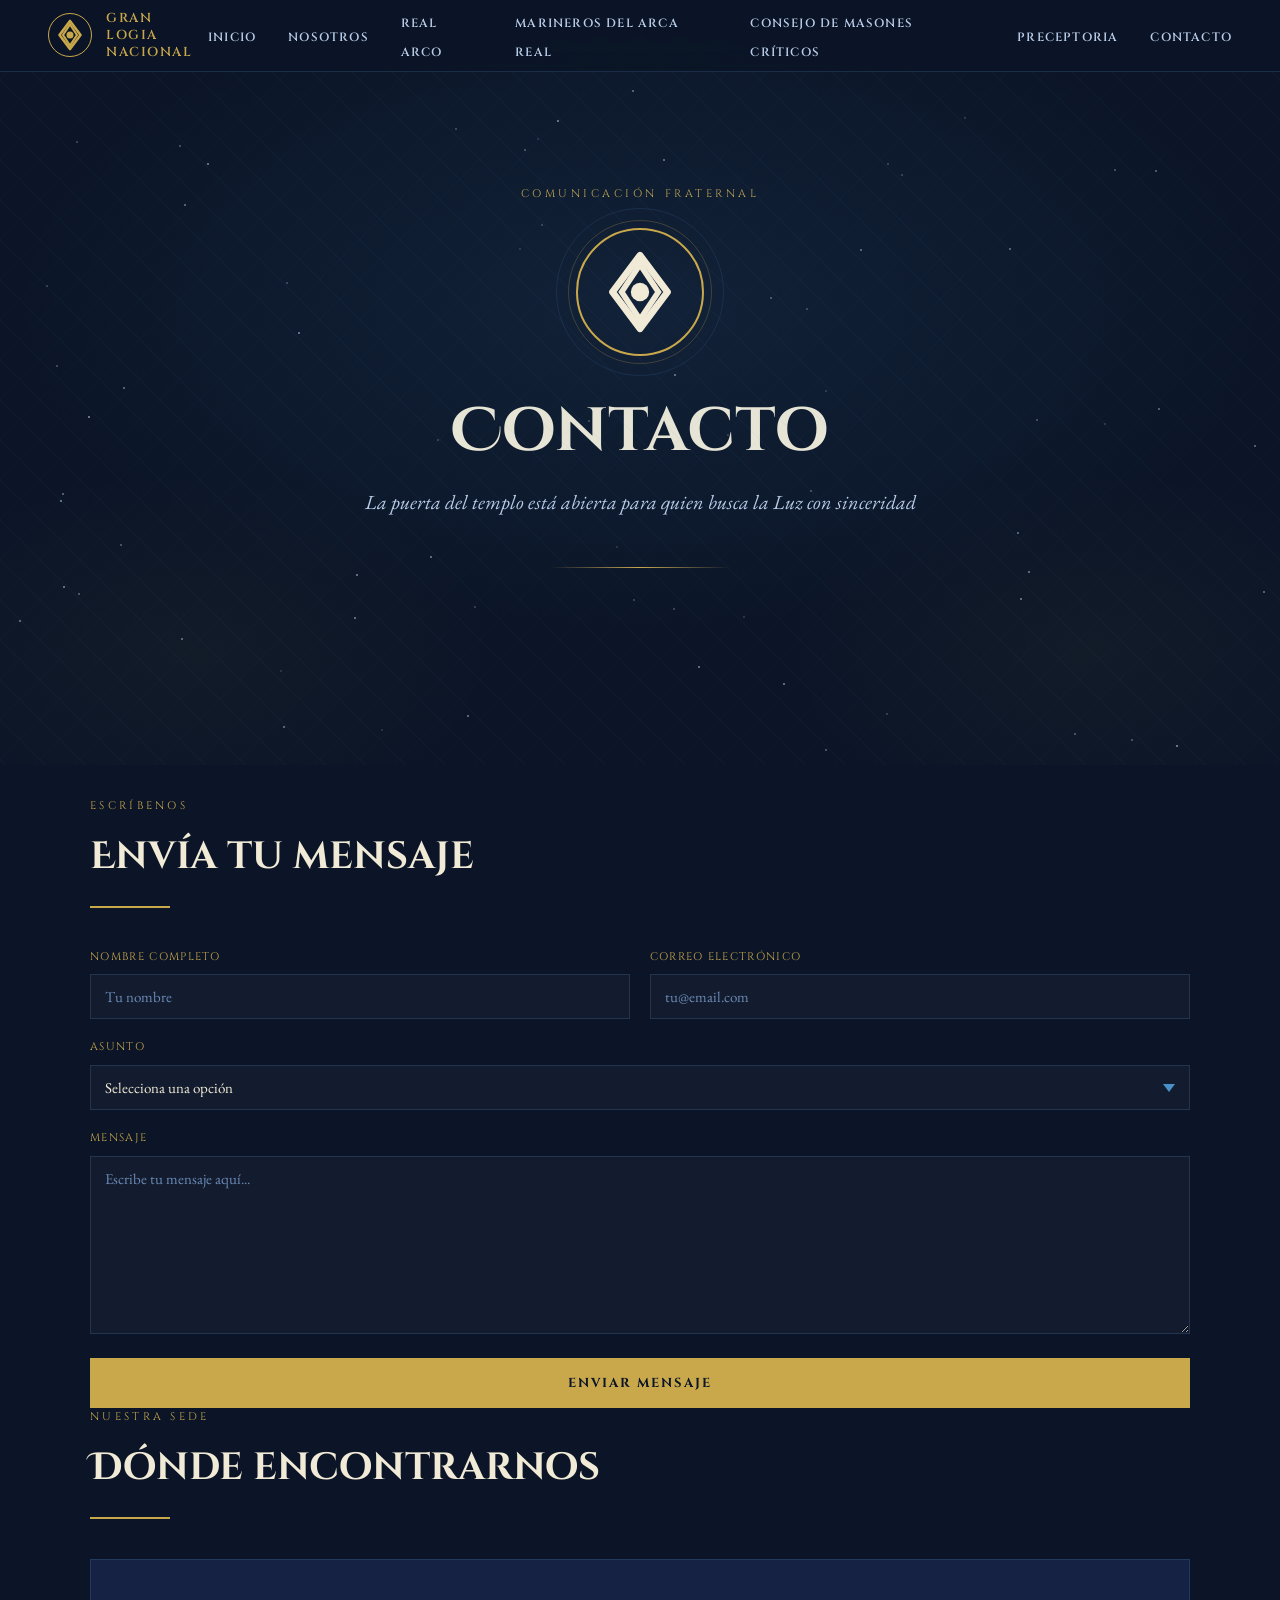
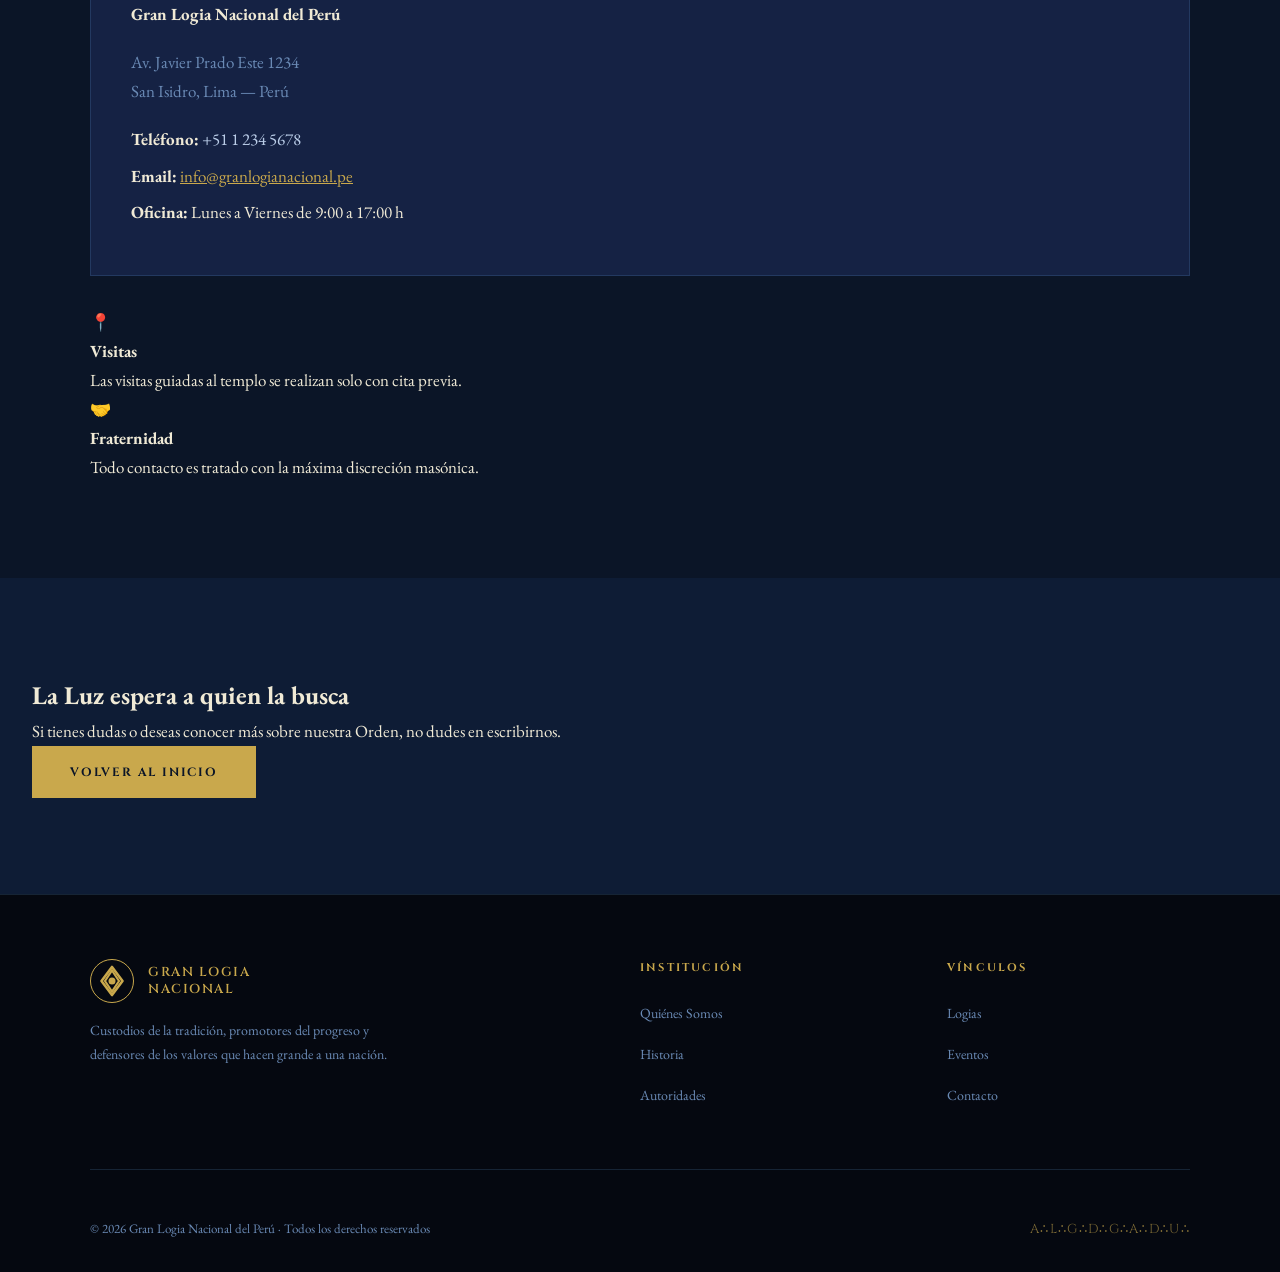
==== commit 7a5eb919: "cambios" ====
--- a/contacto.html
+++ b/contacto.html
@@ -30,7 +30,7 @@
     <li><a href="RealArco.html">Real Arco</a></li>
     <li><a href="Marinero.html">Marineros del Arca Real</a></li>
     <li><a href="Masones.html">Consejo de Masones Críticos</a></li>
-    <li><a href="#logias.html">Preceptoria</a></li>
+    <li><a href="Preceptoria.html">Preceptoria</a></li>
     <li><a href="contacto.html">Contacto</a></li>
   </ul>
 </nav>
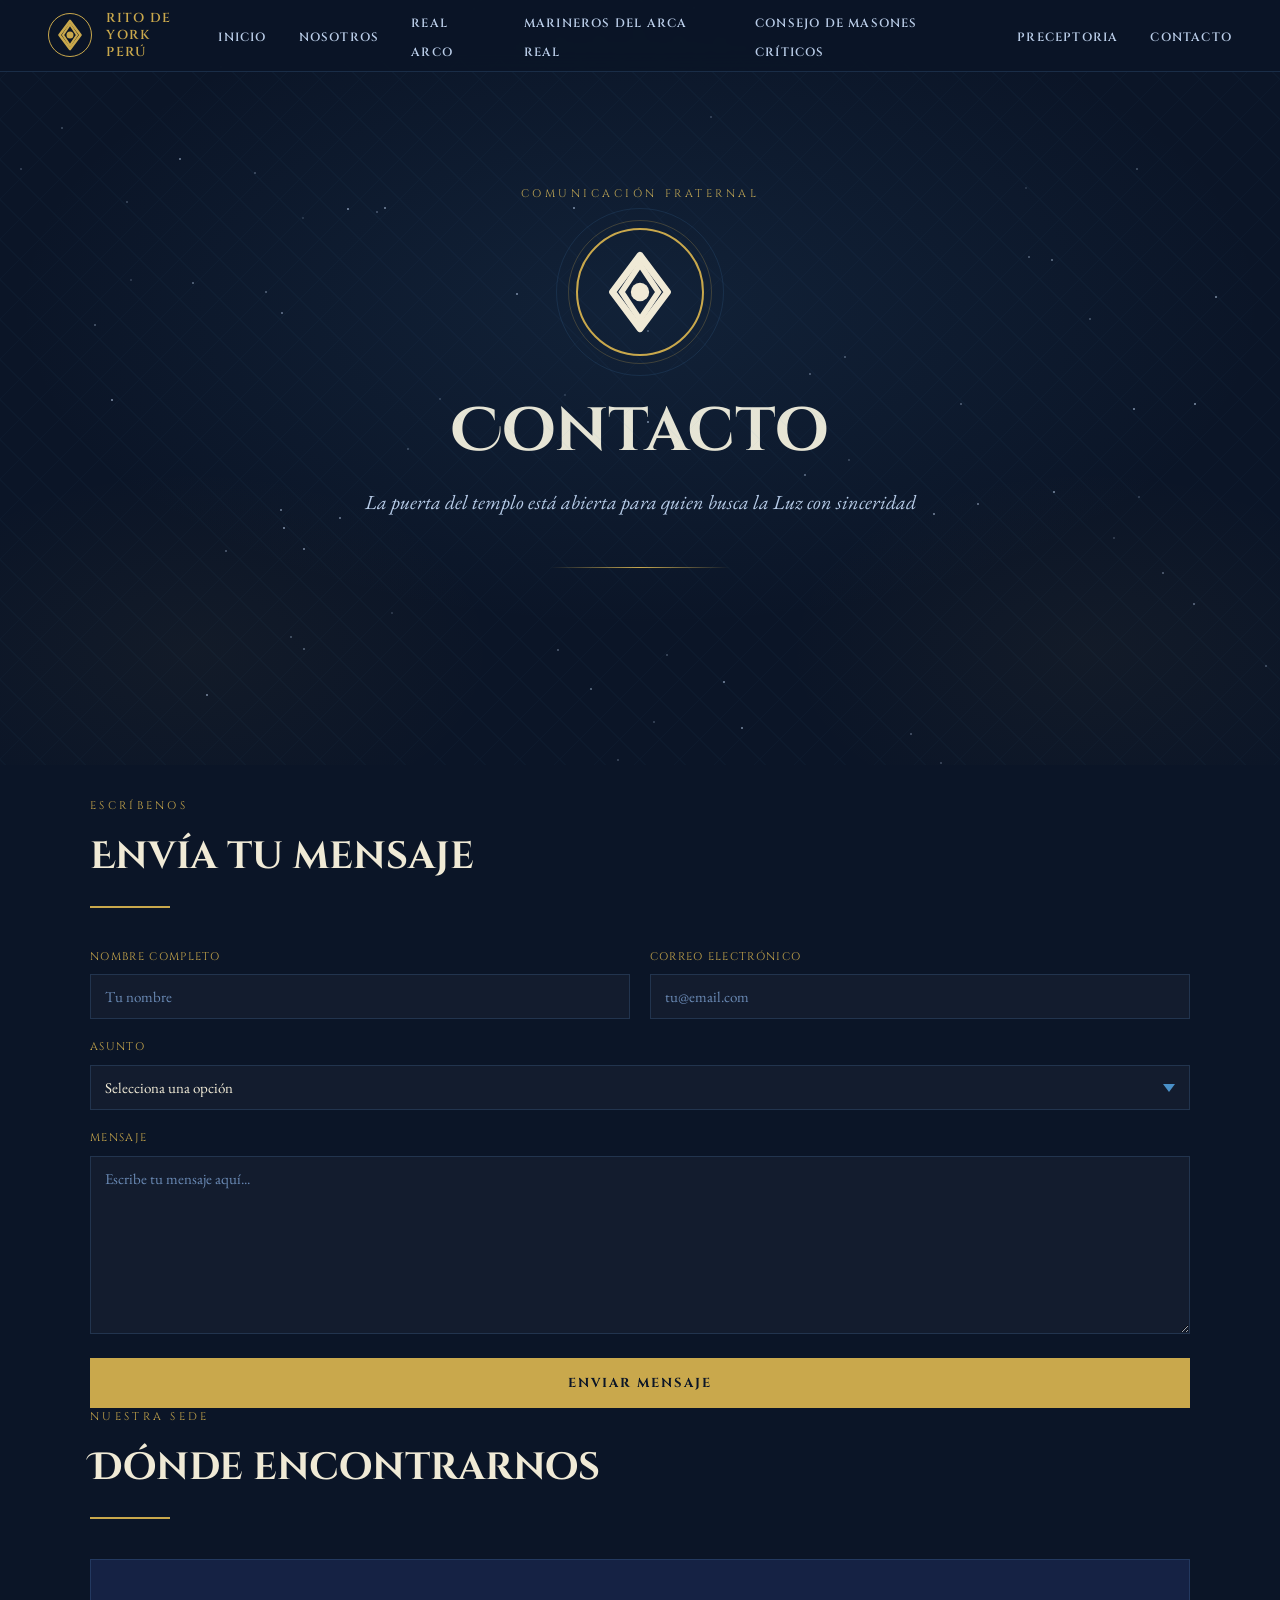
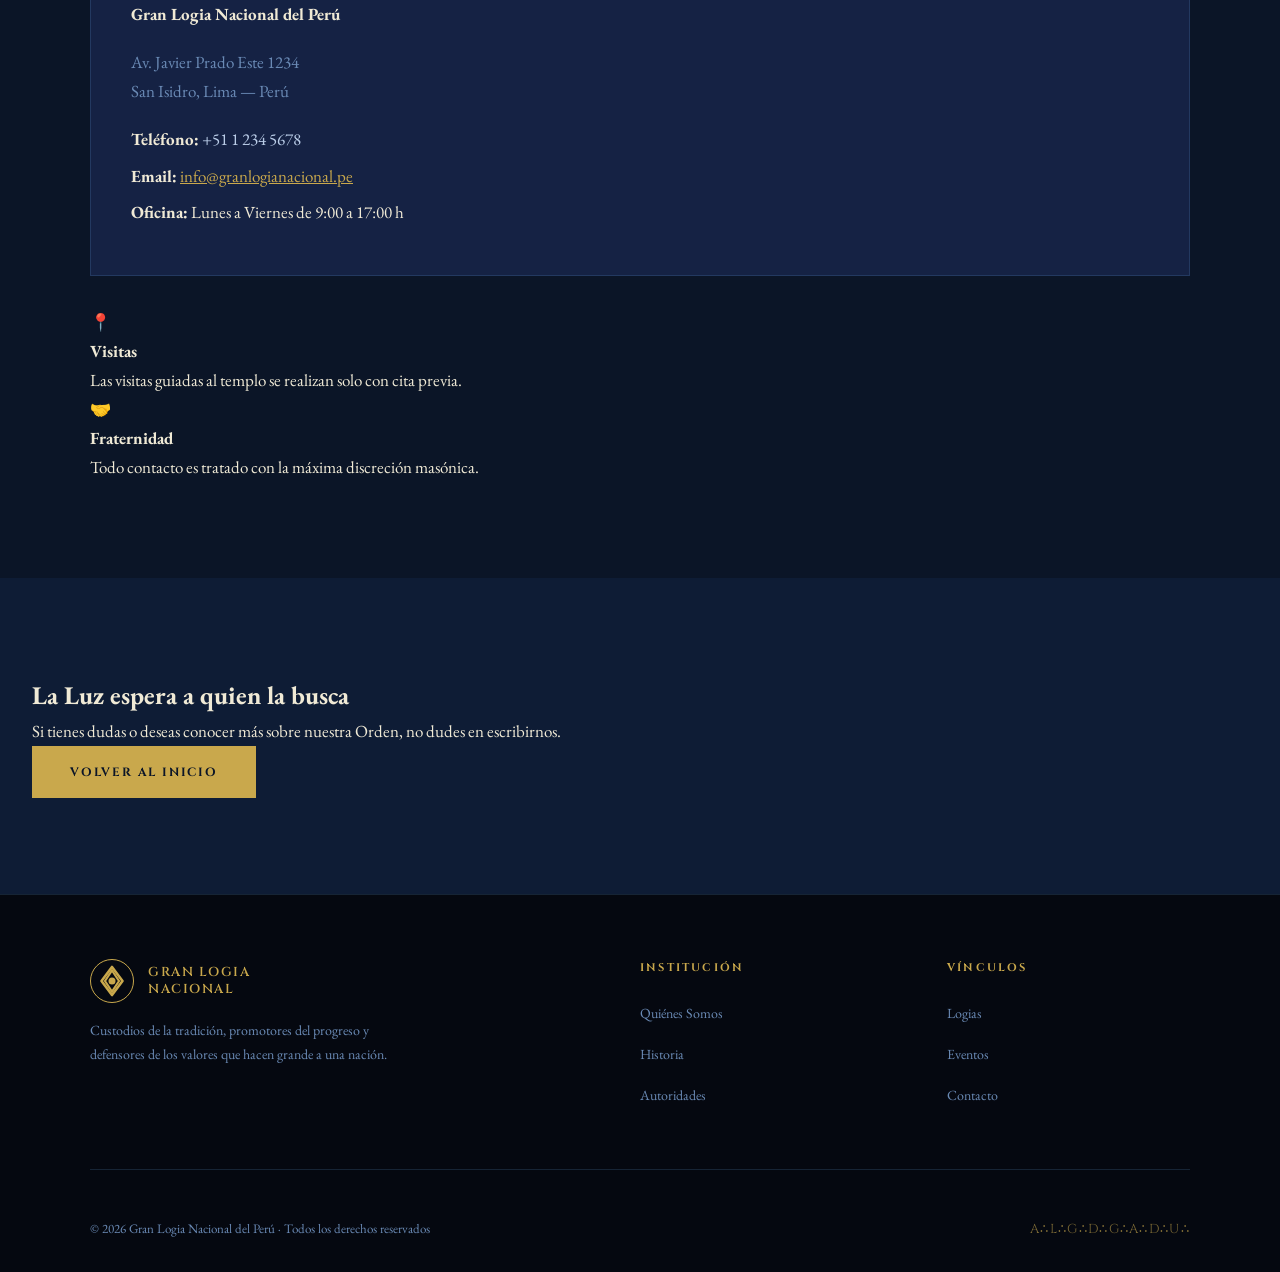
==== commit 7bcb1e53: "cambios" ====
--- a/contacto.html
+++ b/contacto.html
@@ -21,7 +21,7 @@
         <circle cx="24" cy="24" r="4" fill="currentColor"/>
       </svg>
     </div>
-    <div class="nav-title">Gran Logia<br><span>Nacional</span></div>
+    <div class="nav-title">Rito de York <br><span>Perú</span></div>
   </a>
 
   <ul class="nav-links">
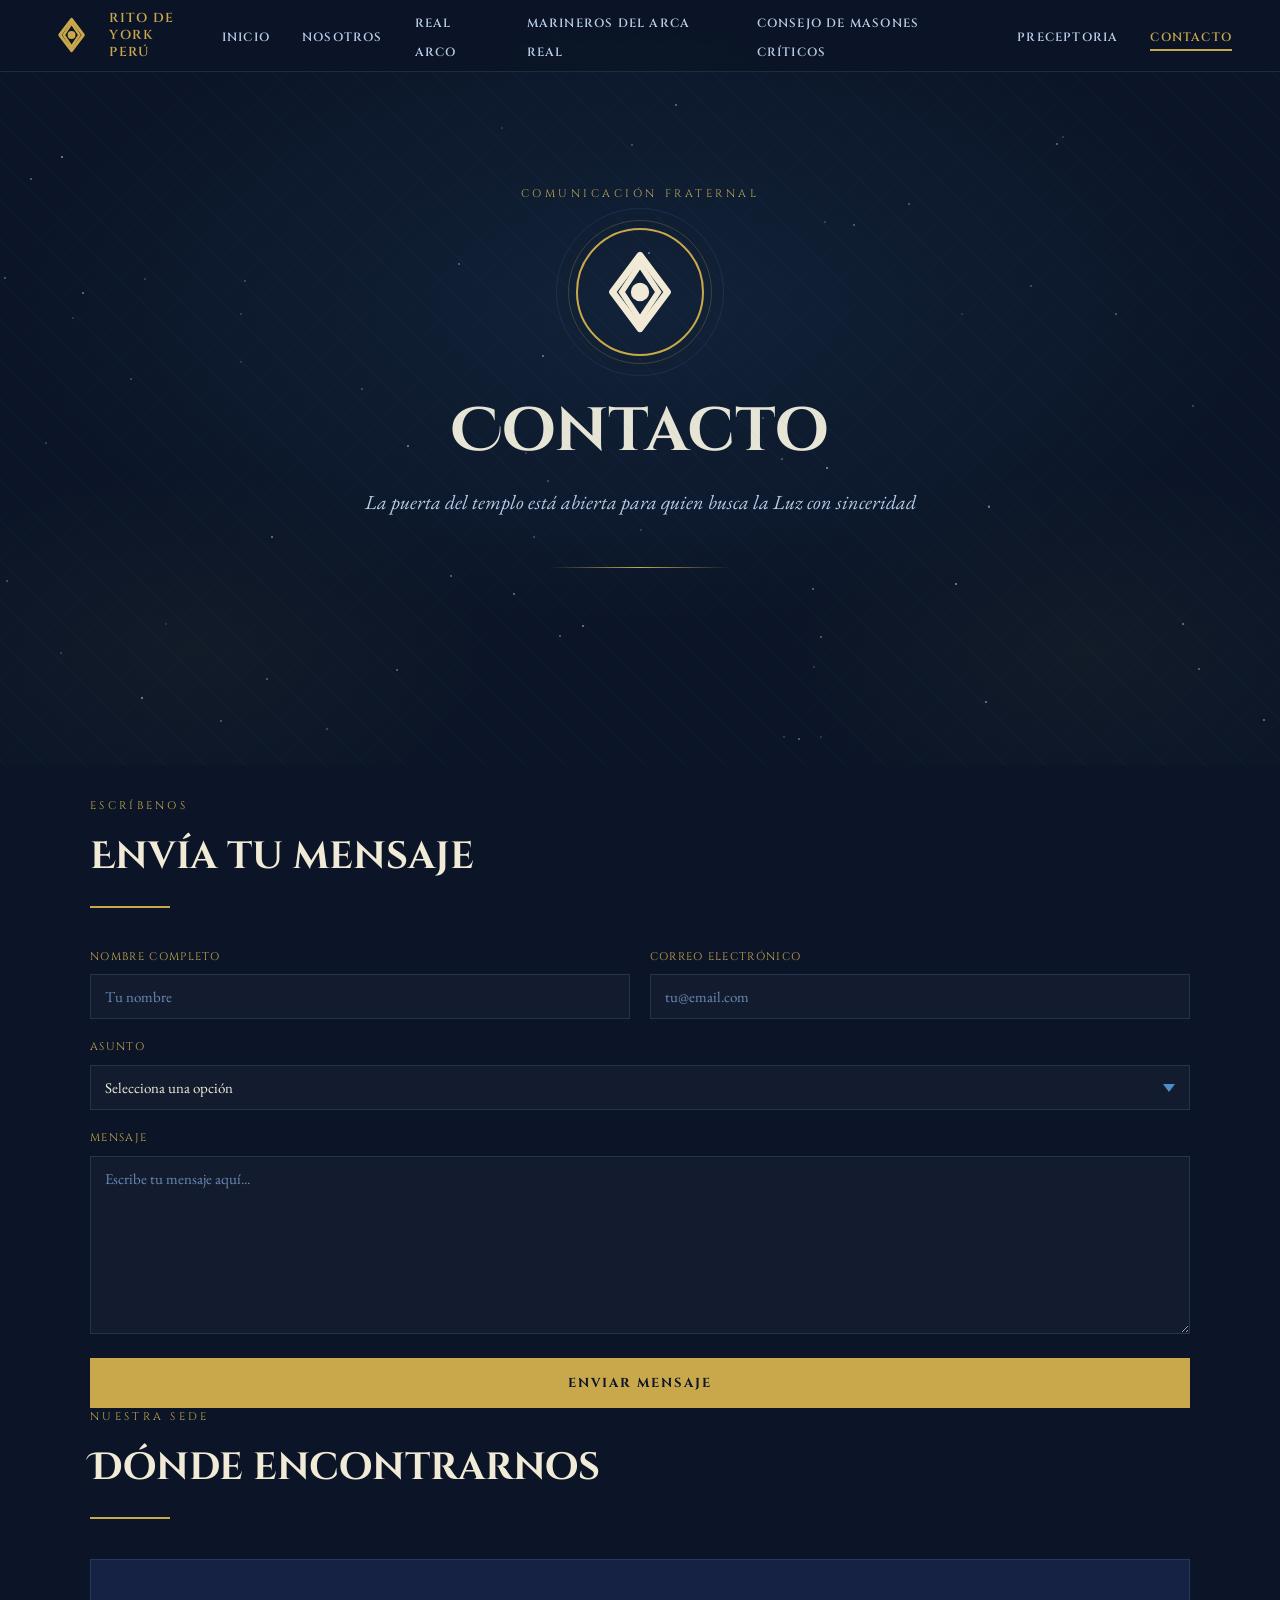
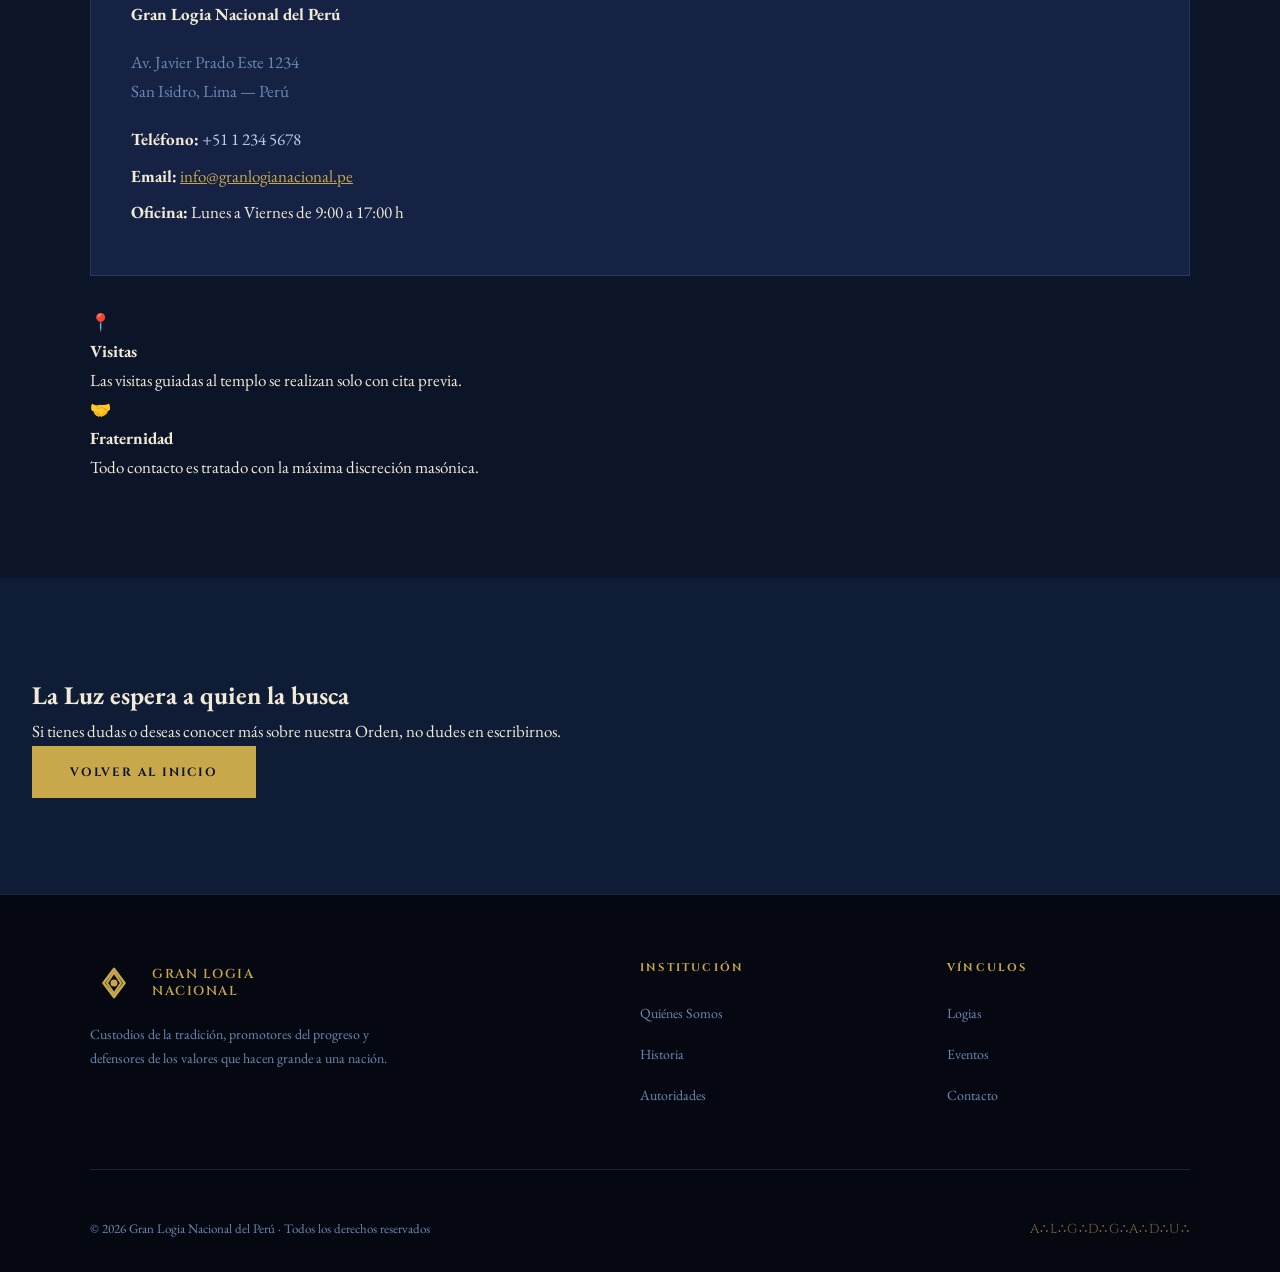
==== commit 8a414b71: "cambios" ====
--- a/contacto.html
+++ b/contacto.html
@@ -230,6 +230,12 @@
 }, { threshold: 0.1 });
 
 document.querySelectorAll('.reveal').forEach(el => observer.observe(el));
+ const links = document.querySelectorAll('.nav-links a');
+  links.forEach(link => {
+    if (link.href === window.location.href) {
+      link.classList.add('active');
+    }
+  });
 </script>
 </body>
 </html>
--- a/styles.css
+++ b/styles.css
@@ -51,13 +51,18 @@
 }
 
 .nav-emblem {
-  width: 44px; height: 44px;
-  display: flex; align-items: center; justify-content: center;
-  border: 1.5px solid var(--gold);
+  width: 48px; height: 48px;
+  display: flex; align-items: center; justify-content: center; 
   border-radius: 50%;
+  overflow: hidden;  /* ← agrega esto */
   color: var(--gold);
   font-size: 20px;
   font-family: serif;
+}
+.nav-links a.active {
+  color: var(--gold);
+  border-bottom: 2px solid var(--gold);
+  padding-bottom: 4px;
 }
 
 .nav-title {
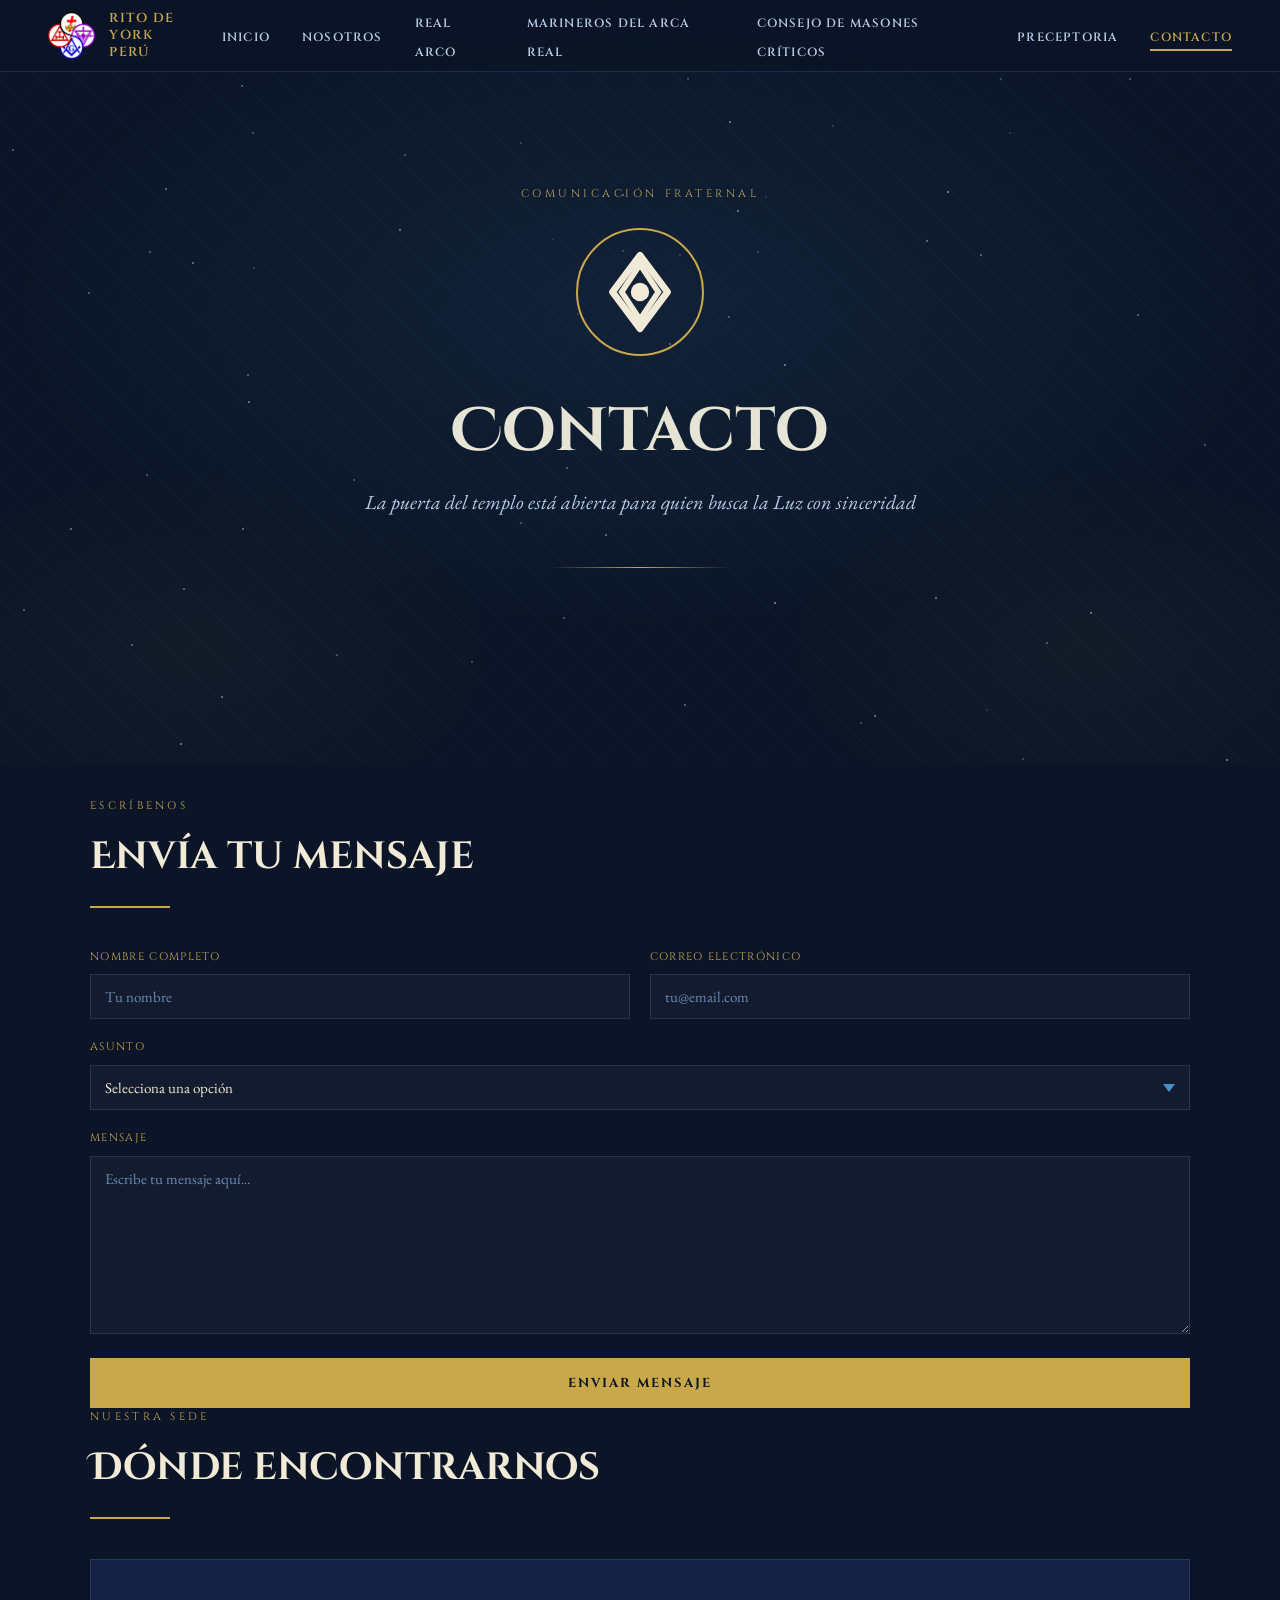
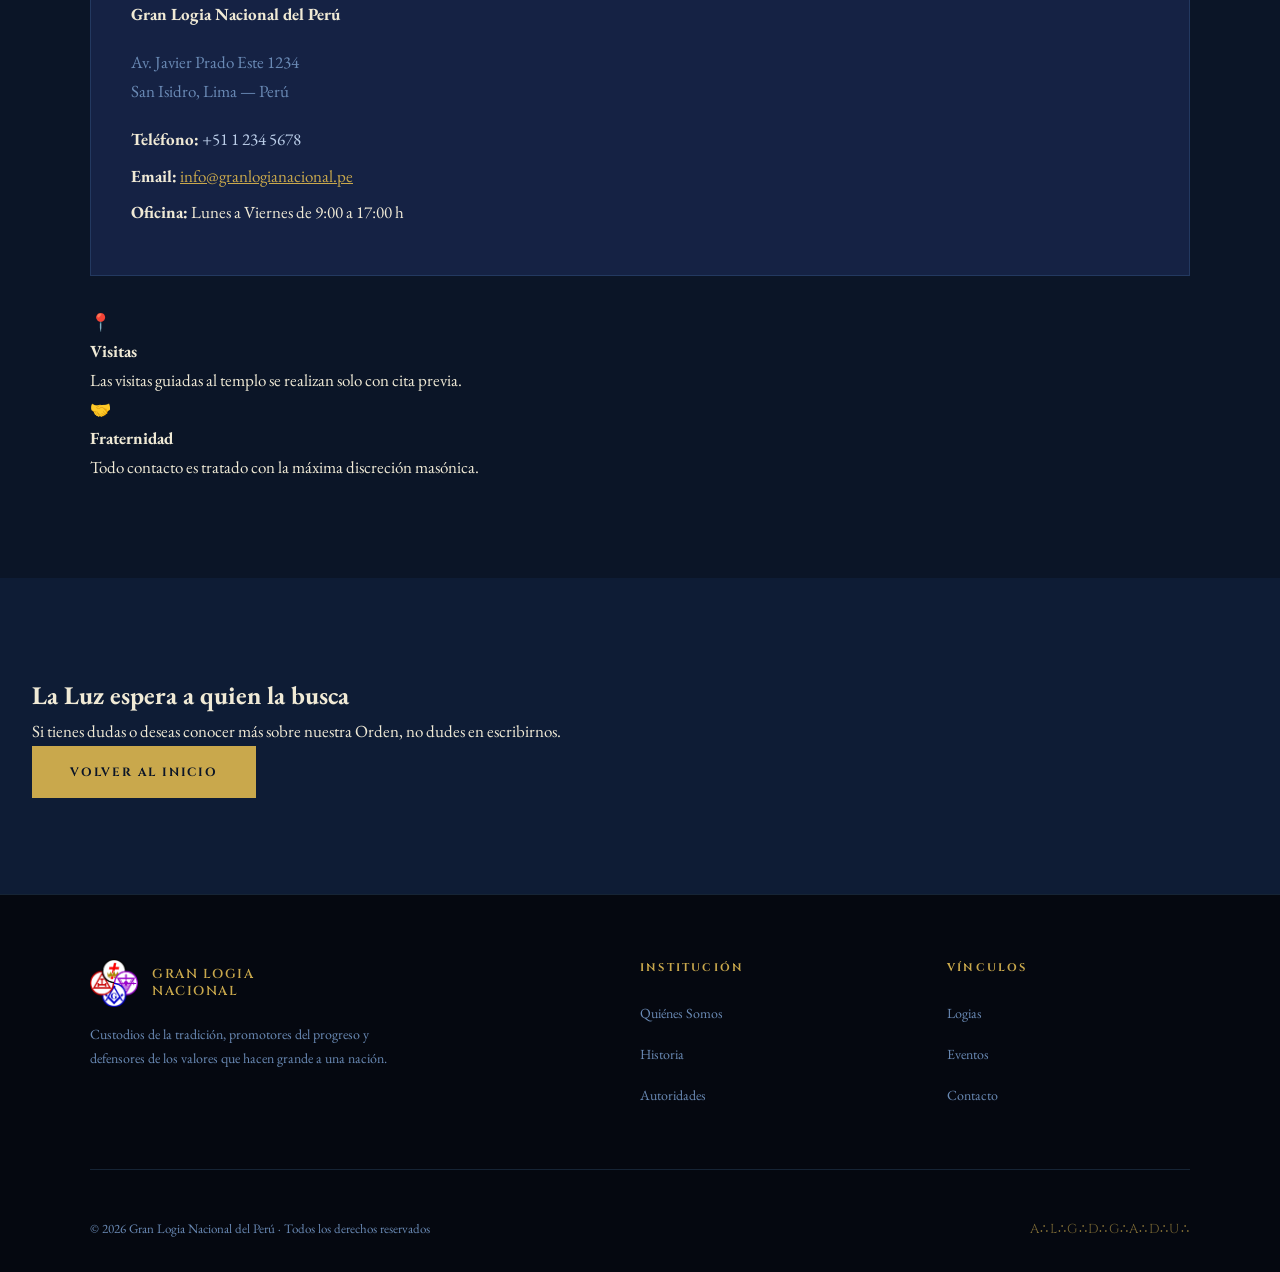
==== commit f3971c24: "cambios" ====
--- a/contacto.html
+++ b/contacto.html
@@ -14,12 +14,9 @@
 <!-- NAV -->
 <nav>
   <a class="nav-logo" href="index.html">
-    <div class="nav-emblem">
-      <svg width="48" height="48" viewBox="0 0 48 48" fill="none" xmlns="http://www.w3.org/2000/svg">
-        <path d="M24 8L36 24L24 40L12 24L24 8Z" stroke="currentColor" stroke-width="3" stroke-linejoin="round"/>
-        <path d="M24 12L32 24L24 36L16 24L24 12Z" stroke="currentColor" stroke-width="2.5"/>
-        <circle cx="24" cy="24" r="4" fill="currentColor"/>
-      </svg>
+    <div class="nav-emblem" style="border: none;">
+      <img src="Imagenes/Rito de York.png" alt="Logo Rito de York Perú" 
+           style="width:100%; height:100%; object-fit:contain;" />
     </div>
     <div class="nav-title">Rito de York <br><span>Perú</span></div>
   </a>
@@ -164,13 +161,10 @@
     <div class="footer-grid">
       <div class="footer-brand">
         <div class="nav-logo" style="margin-bottom: 1rem;">
-          <div class="nav-emblem">
-            <svg width="42" height="42" viewBox="0 0 48 48" fill="none" xmlns="http://www.w3.org/2000/svg">
-              <path d="M24 8L36 24L24 40L12 24L24 8Z" stroke="currentColor" stroke-width="3" stroke-linejoin="round"/>
-              <path d="M24 12L32 24L24 36L16 24L24 12Z" stroke="currentColor" stroke-width="2.5"/>
-              <circle cx="24" cy="24" r="4" fill="currentColor"/>
-            </svg>
-          </div>
+          <div class="nav-emblem" style="border: none;">
+              <img src="Imagenes/Rito de York.png" alt="Logo Rito de York Perú" 
+                     style="width:100%; height:100%; object-fit:contain;" />
+                    </div>
           <div class="nav-title">Gran Logia<br>Nacional</div>
         </div>
         <p>Custodios de la tradición, promotores del progreso y defensores de los valores que hacen grande a una nación.</p>
@@ -179,16 +173,16 @@
         <h5>Institución</h5>
         <ul>
           <li><a href="nosotros.html">Quiénes Somos</a></li>
-          <li><a href="#">Historia</a></li>
-          <li><a href="#">Autoridades</a></li>
+          <li><a href="#historia">Historia</a></li>
+          <li><a href="#autoridades">Autoridades</a></li>
         </ul>
       </div>
       <div class="footer-col">
         <h5>Vínculos</h5>
         <ul>
-          <li><a href="#">Logias</a></li>
+          <li><a href="#logias">Logias</a></li>
           <li><a href="#">Eventos</a></li>
-          <li><a href="contacto.html">Contacto</a></li>
+          <li><a href="#">Contacto</a></li>
         </ul>
       </div>
     </div>
--- a/styles.css
+++ b/styles.css
@@ -189,13 +189,16 @@
   width: 128px; height: 128px;
   border: 2px solid var(--gold);
   border-radius: 50%;
+  overflow: hidden;        /* ← agrega esto */
   display: flex;
   align-items: center;
   justify-content: center;
-  font-size: 62px;
   margin-bottom: 2.5rem;
   position: relative;
   animation: pulse-ring 4s ease-in-out infinite;
+}
+.timeline-item p + p {
+  margin-top: 1.2em; /* ajusta el valor a tu gusto */
 }
 
 .hero-emblem::before {
@@ -981,4 +984,4 @@
   .eventos-grid { grid-template-columns: 1fr; }
   .footer-grid { grid-template-columns: 1fr; gap: 2rem; }
   .footer-bottom { flex-direction: column; text-align: center; }
-}+}
